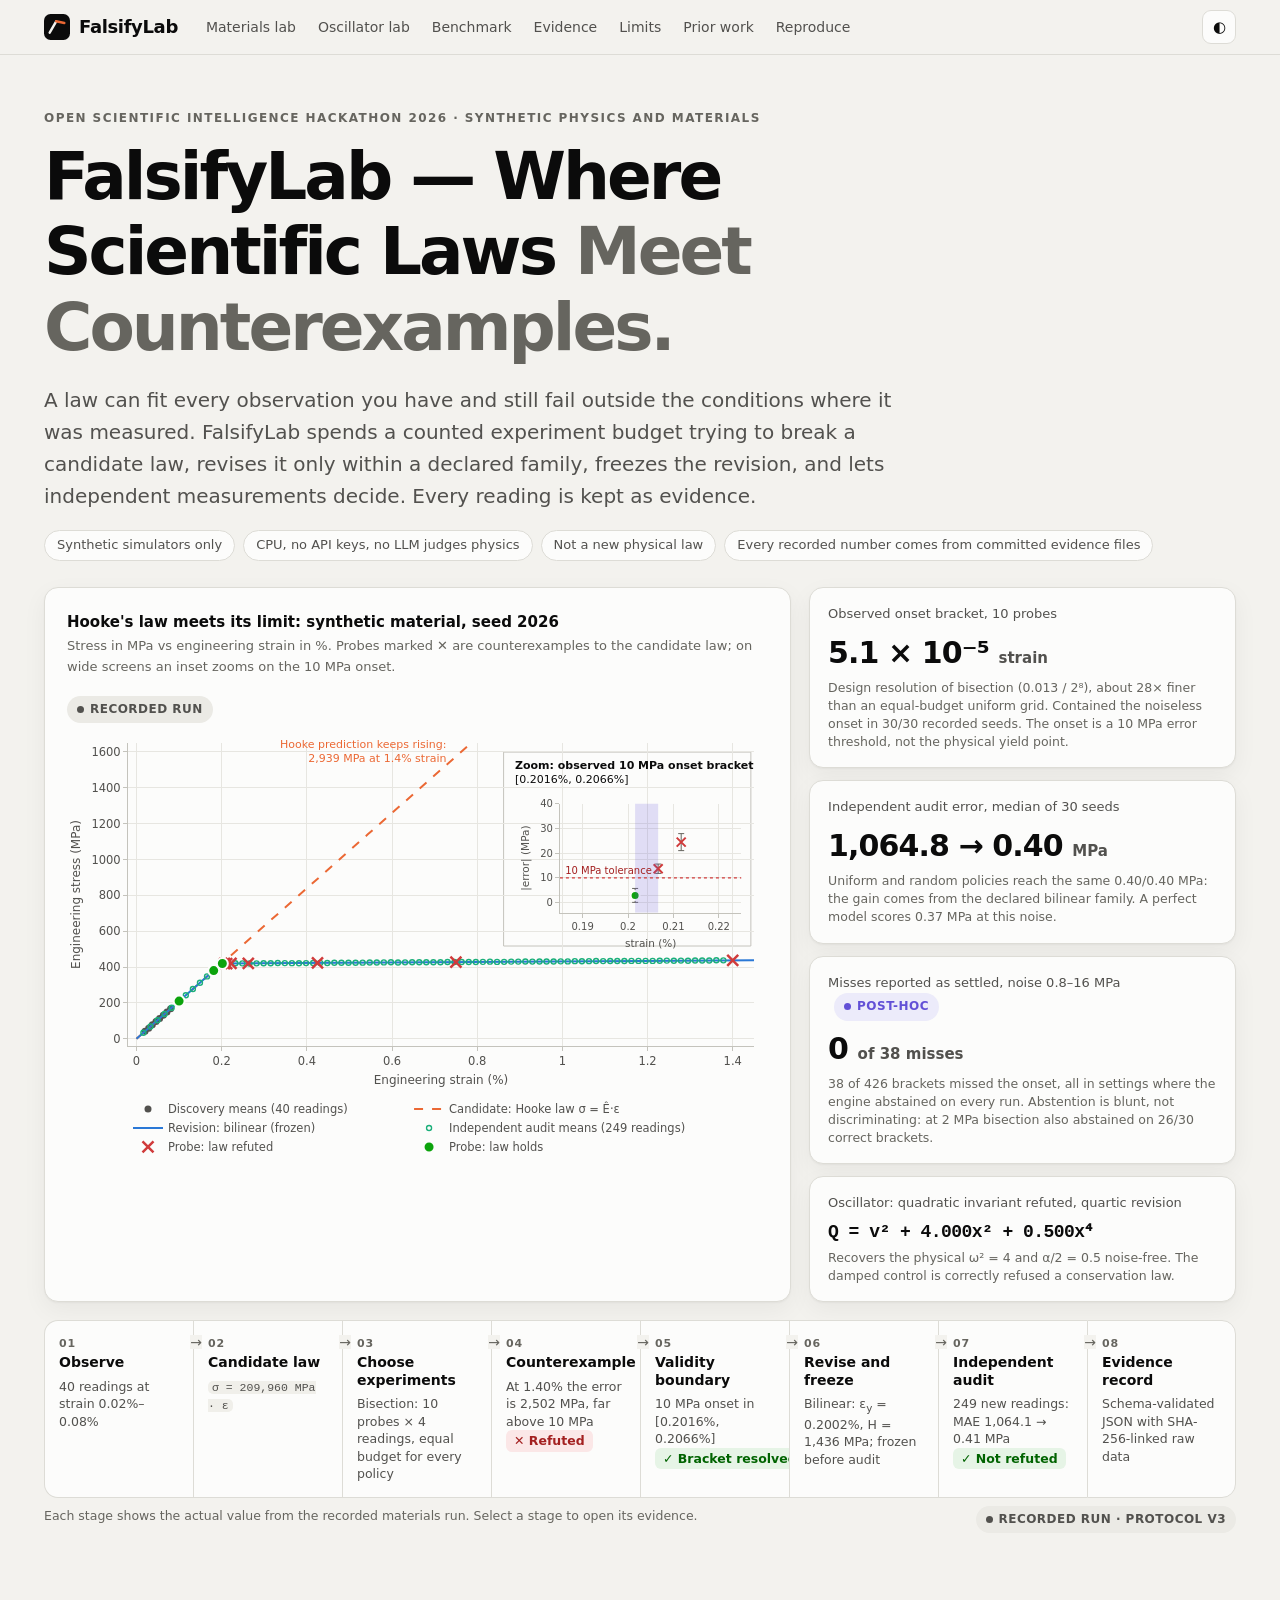
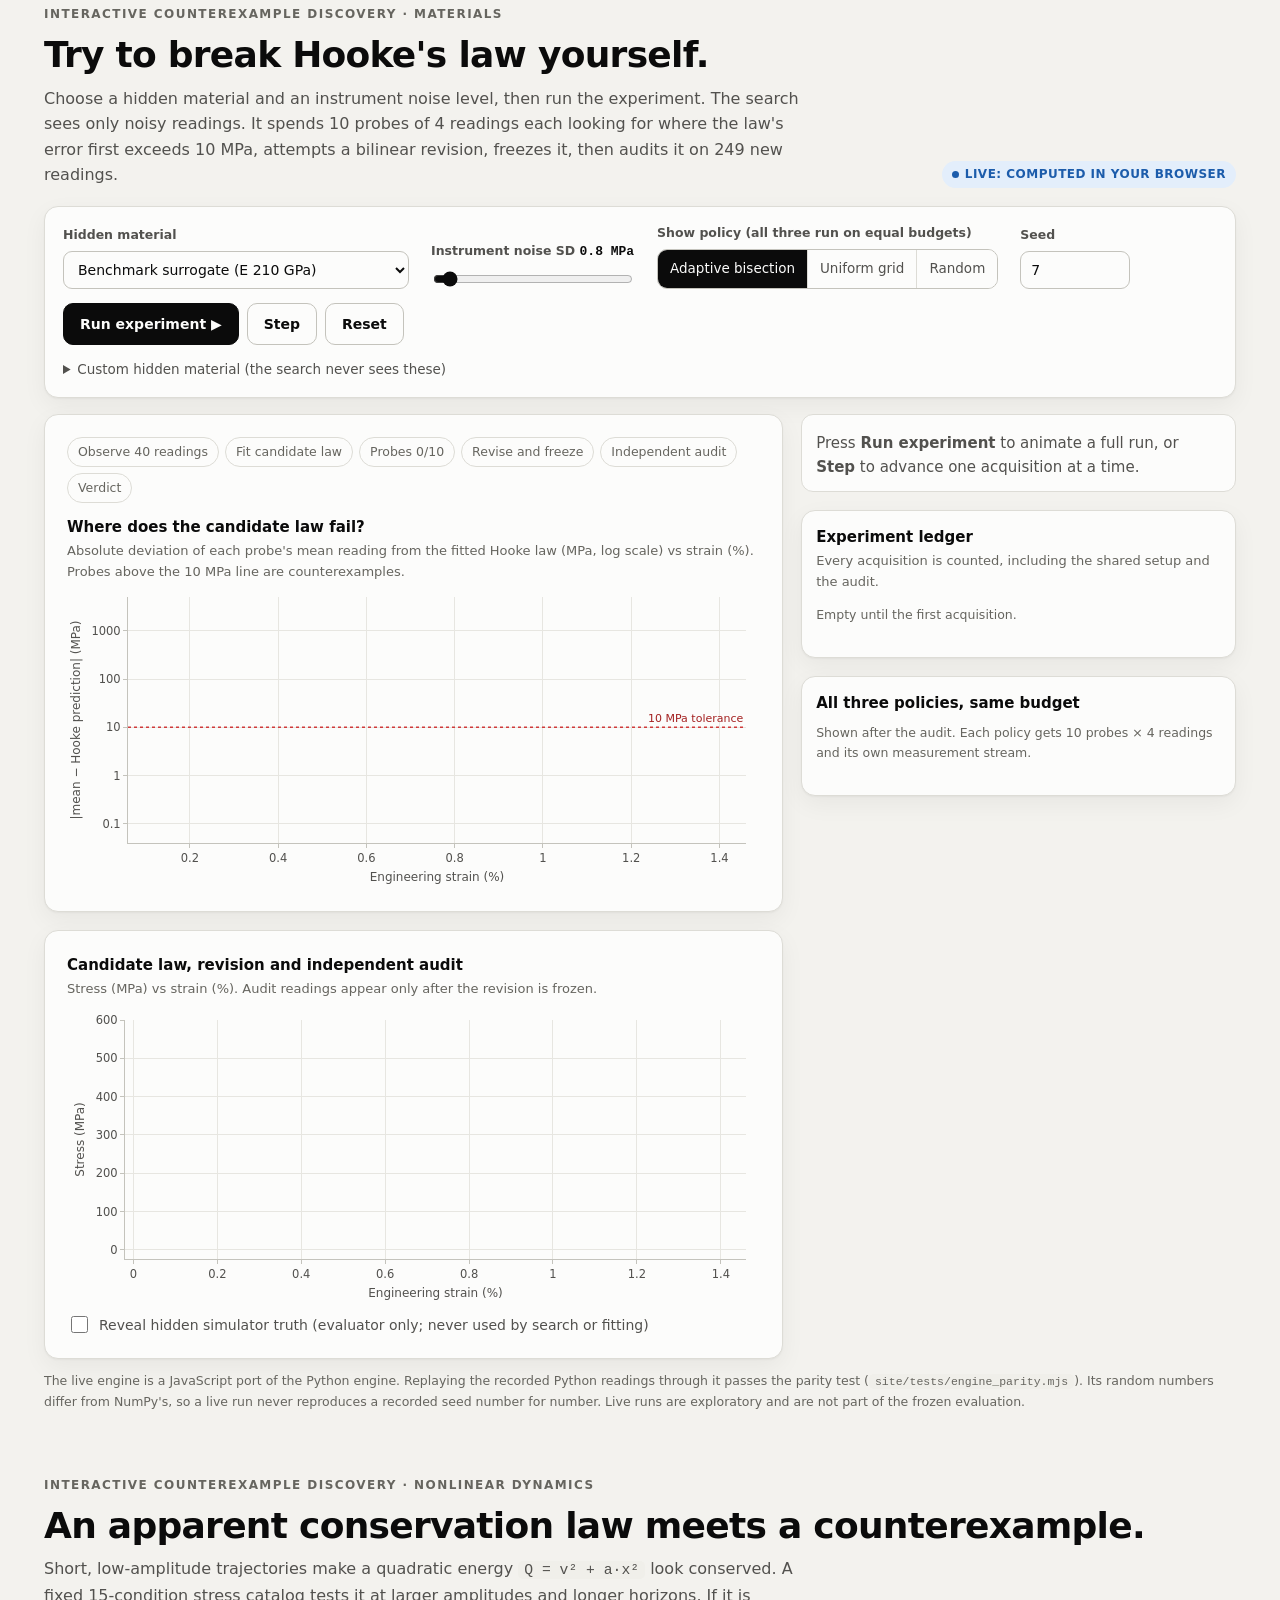
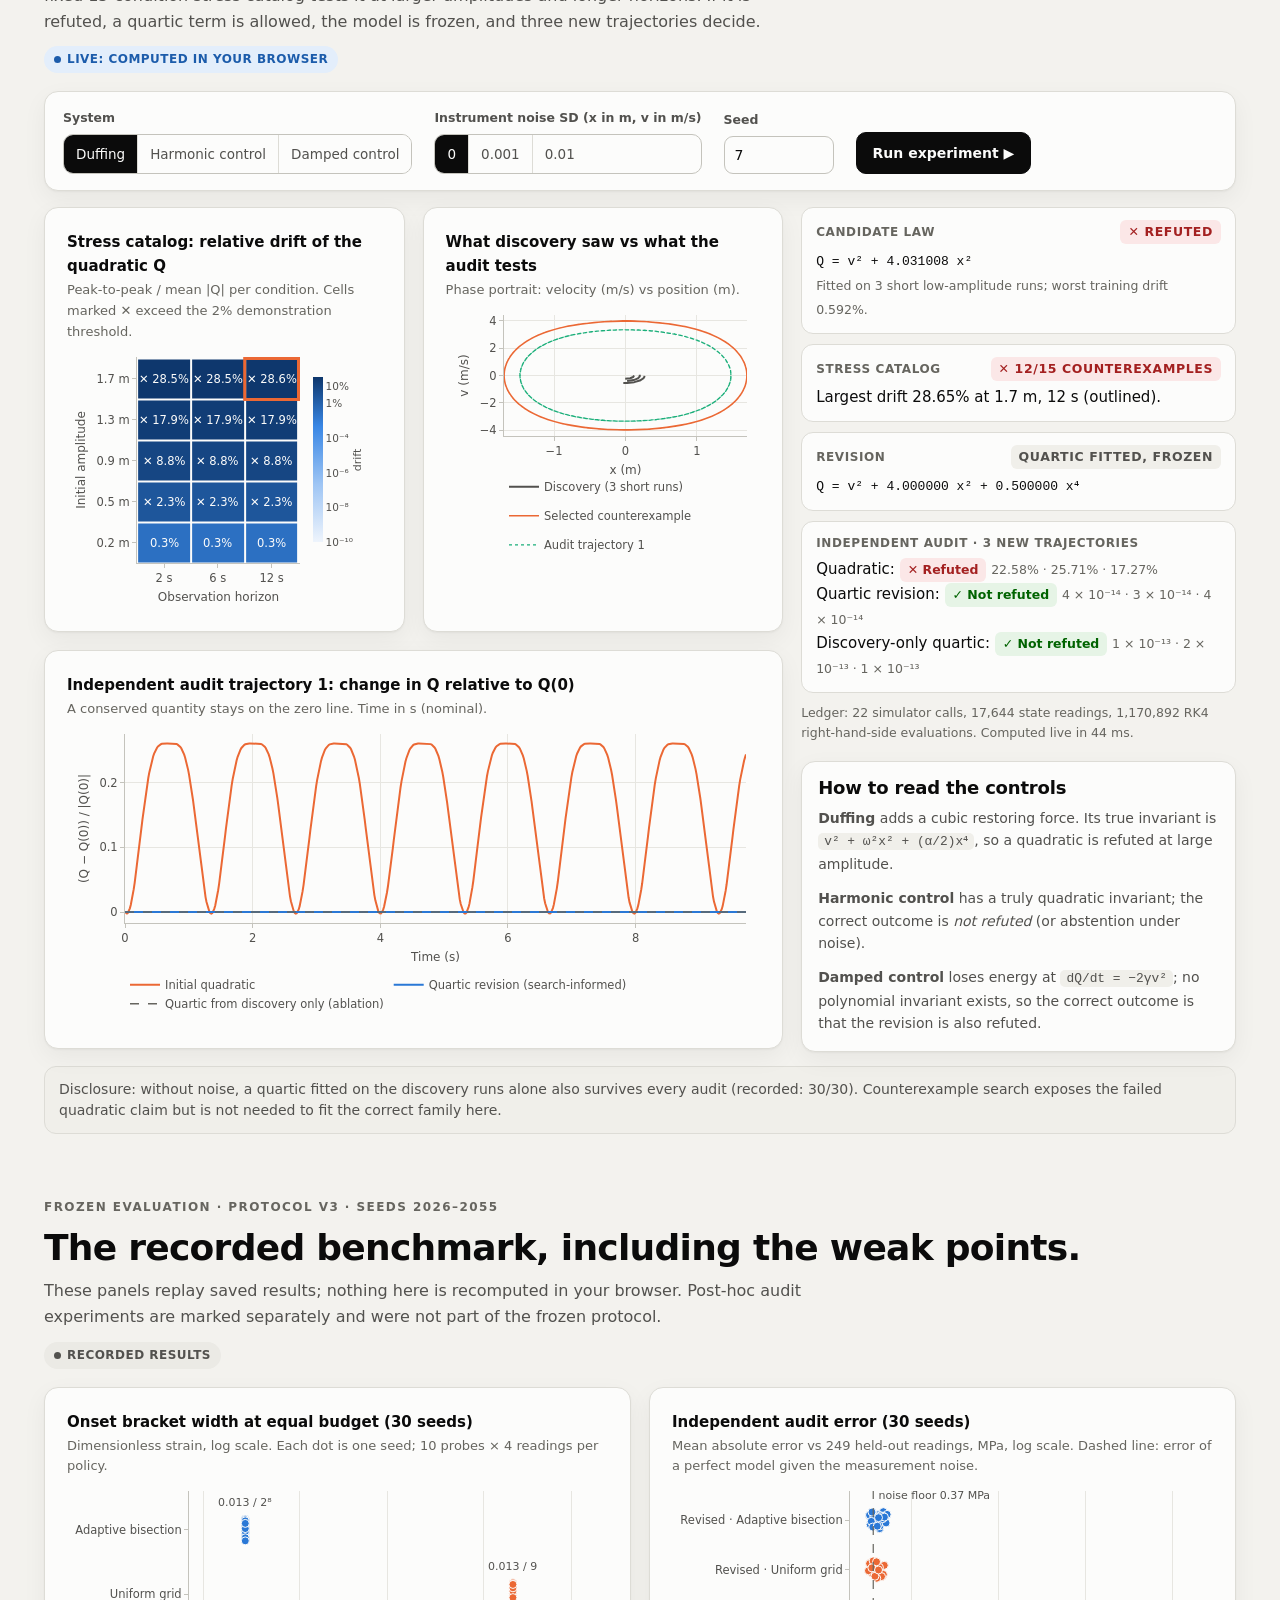
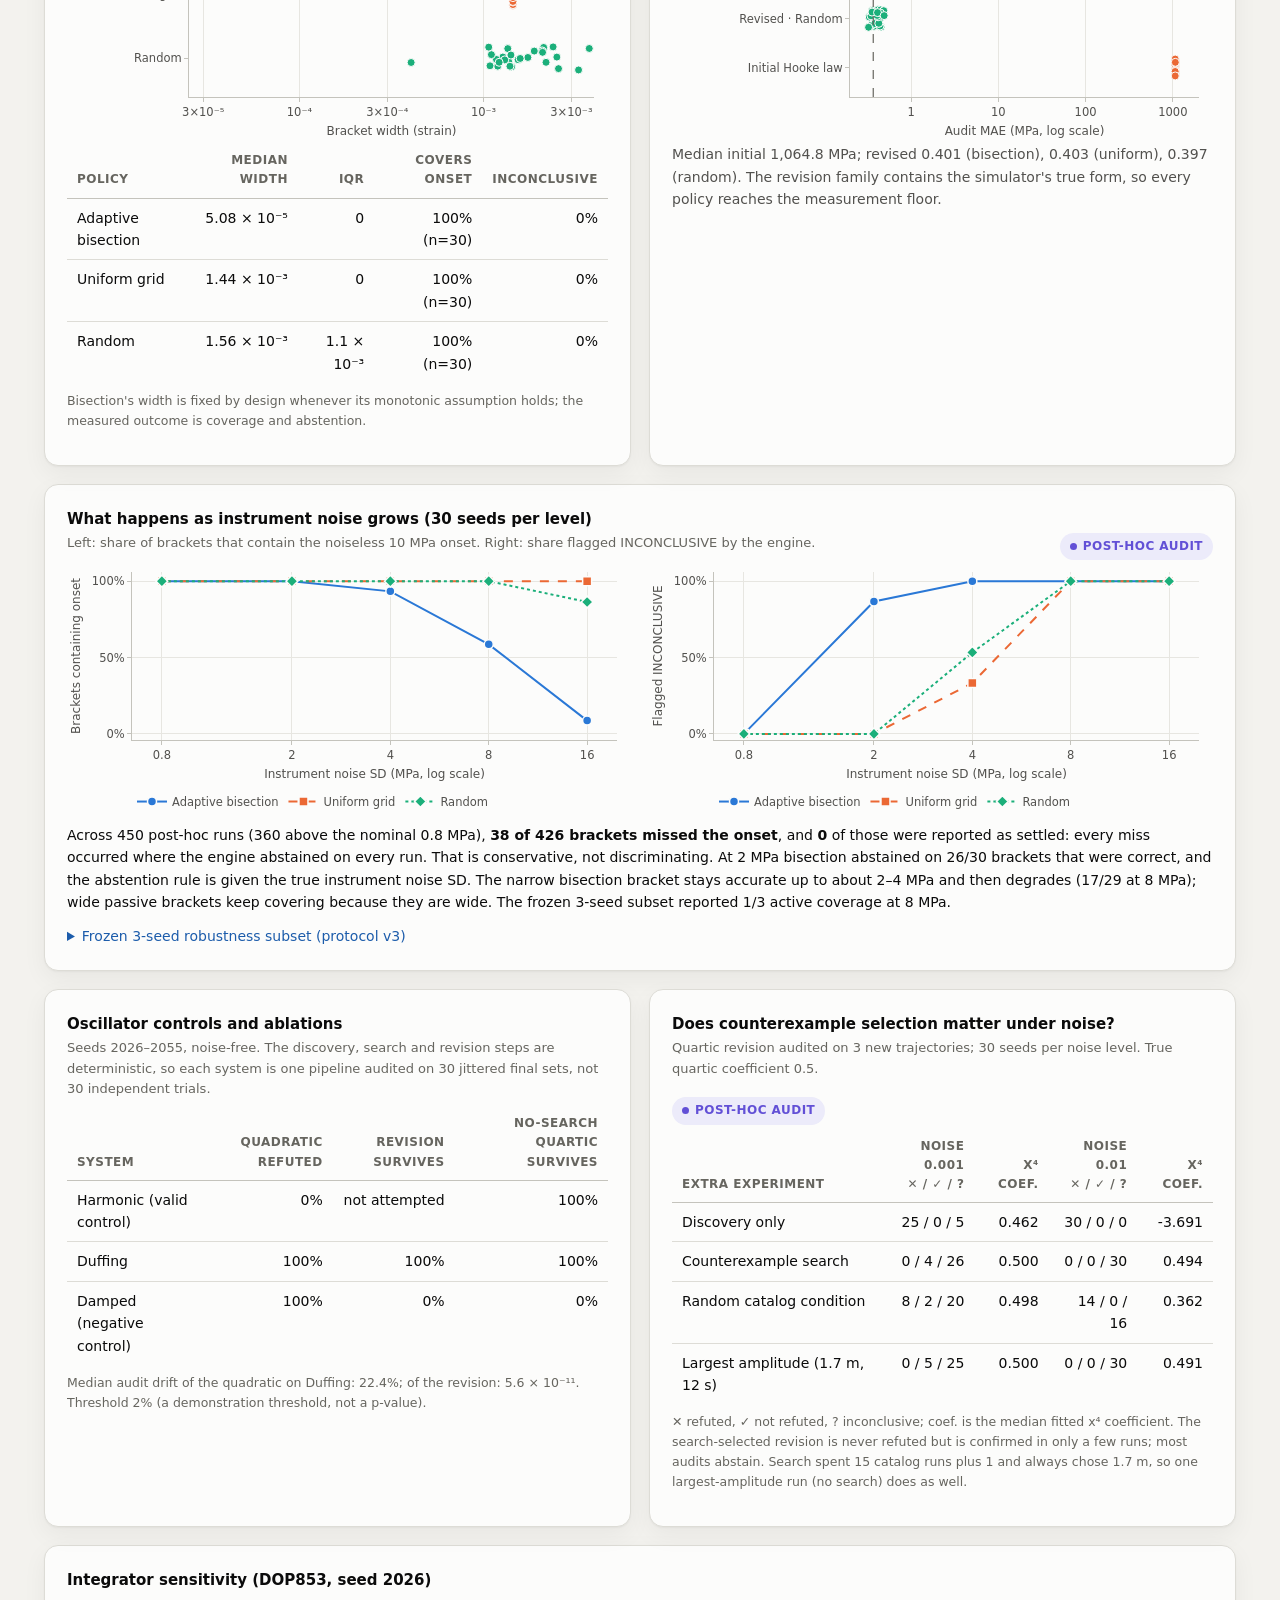
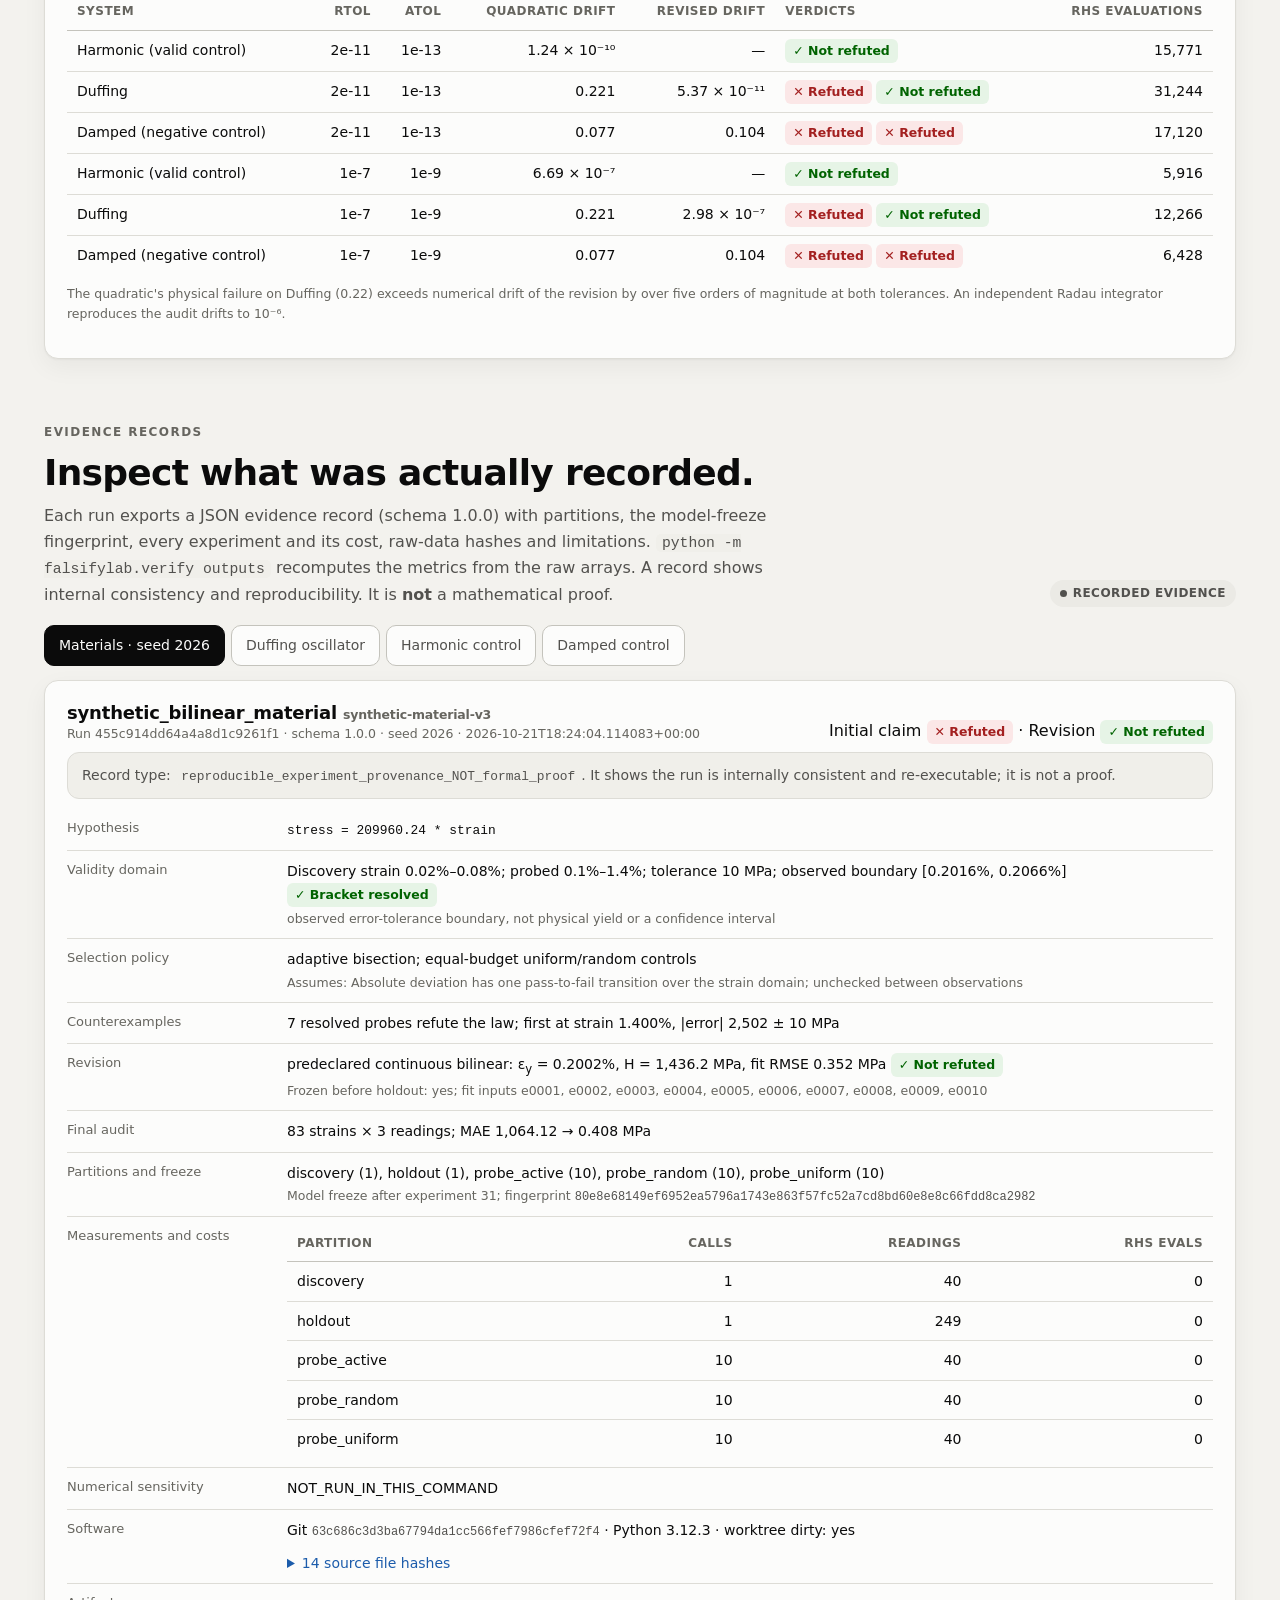
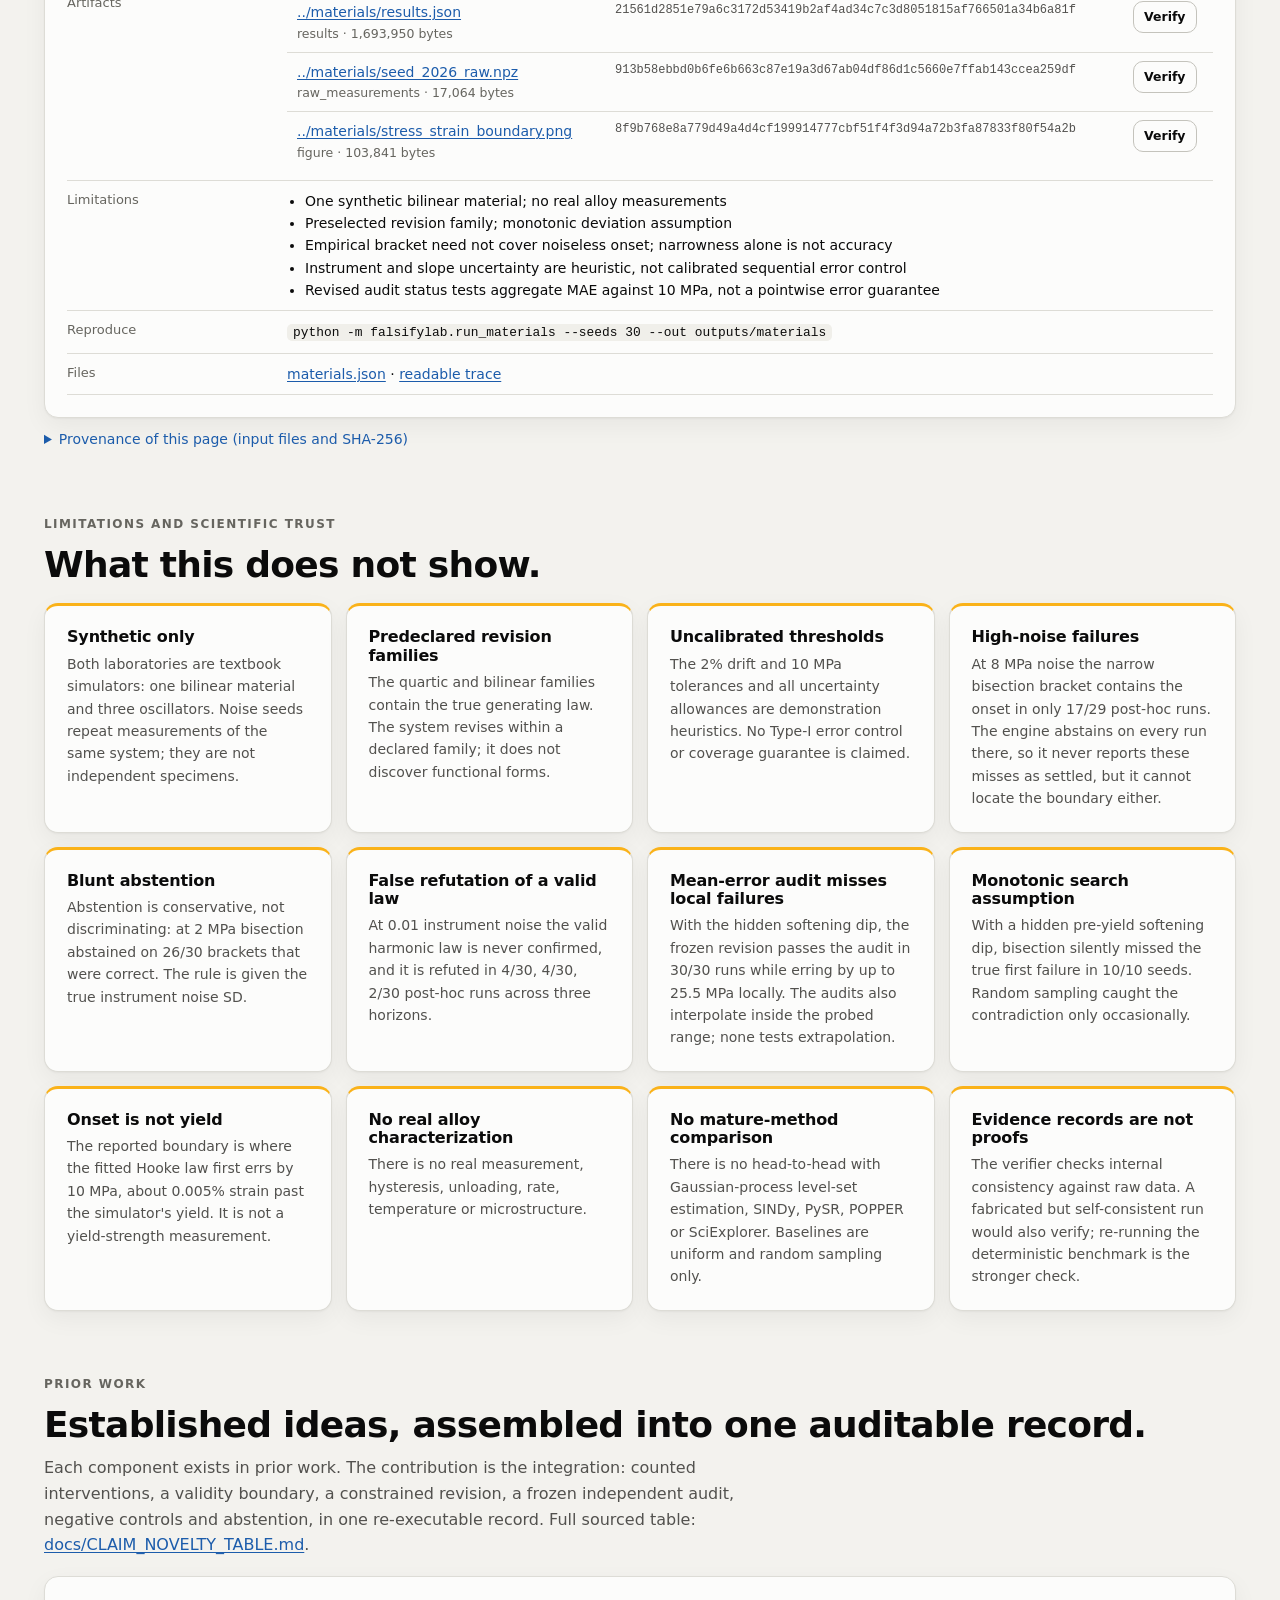
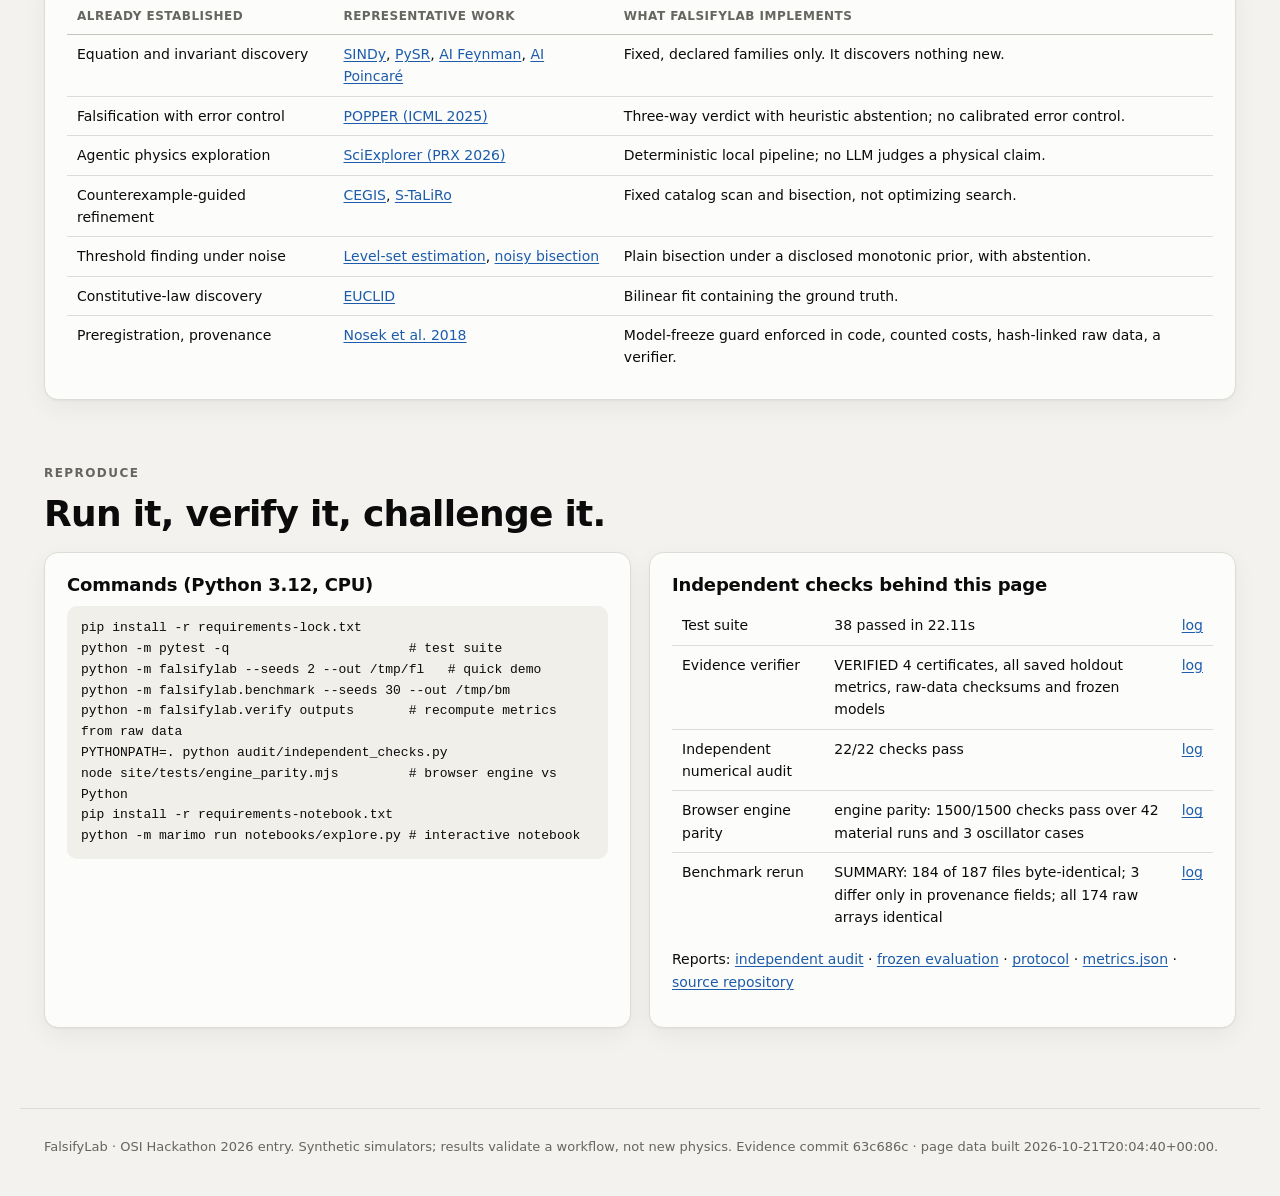
==== site/index.html @ a8ff19af "FalsifyLab: counterexample-guided testing of physical laws with auditable evidence Python engine for" ====
<!doctype html>
<html lang="en">
<head>
<meta charset="utf-8">
<meta name="viewport" content="width=device-width, initial-scale=1">
<title>FalsifyLab Workbench</title>
<meta name="description" content="FalsifyLab tests candidate physical laws against counterexamples, revises them within a declared family, and audits them on independent measurements. Synthetic physics and materials benchmarks with hash-linked evidence.">
<link rel="icon" href="data:image/svg+xml,%3Csvg xmlns='http://www.w3.org/2000/svg' viewBox='0 0 32 32'%3E%3Crect width='32' height='32' rx='8' fill='%230b0b0b'/%3E%3Cpath d='M7 23 L15 9' stroke='%23fcfcfb' stroke-width='3' stroke-linecap='round'/%3E%3Cpath d='M15 9 L25 11' stroke='%23eb6834' stroke-width='3' stroke-linecap='round'/%3E%3C/svg%3E">
<link rel="stylesheet" href="assets/style.css">
</head>
<body>
<a class="skip" href="#main">Skip to content</a>
<header class="topbar">
  <div class="topbar-inner">
    <a class="wordmark" href="#top" aria-label="FalsifyLab home">
      <svg width="26" height="26" viewBox="0 0 32 32" aria-hidden="true"><rect width="32" height="32" rx="8" fill="var(--ink)"/><path d="M7 23 L15 9" stroke="var(--page)" stroke-width="3" stroke-linecap="round"/><path d="M15 9 L25 11" stroke="var(--initial)" stroke-width="3" stroke-linecap="round"/></svg>
      <span>FalsifyLab</span>
    </a>
    <nav class="nav" aria-label="Sections">
      <a href="#materials-lab">Materials lab</a>
      <a href="#oscillator-lab">Oscillator lab</a>
      <a href="#benchmark">Benchmark</a>
      <a href="#evidence">Evidence</a>
      <a href="#limits">Limits</a>
      <a href="#prior">Prior work</a>
      <a href="#reproduce">Reproduce</a>
    </nav>
    <button class="iconbtn" id="theme-toggle" type="button" aria-label="Toggle light or dark theme" title="Toggle theme">◐</button>
  </div>
</header>

<main id="main">
<section class="hero" id="top">
  <div class="eyebrow">Open Scientific Intelligence Hackathon 2026 · synthetic physics and materials</div>
  <h1>FalsifyLab — Where Scientific Laws <span>Meet Counterexamples.</span></h1>
  <p class="lede">A law can fit every observation you have and still fail outside the conditions where it was measured.
    FalsifyLab spends a counted experiment budget trying to break a candidate law, revises it only within a declared family,
    freezes the revision, and lets independent measurements decide. Every reading is kept as evidence.</p>
  <div class="pills">
    <span class="pill">Synthetic simulators only</span>
    <span class="pill">CPU, no API keys, no LLM judges physics</span>
    <span class="pill">Not a new physical law</span>
    <span class="pill">Every recorded number comes from committed evidence files</span>
  </div>

  <div class="hero-grid">
    <div class="card">
      <div class="section-head" style="margin-bottom:6px">
        <div>
          <div class="chart-title">Hooke's law meets its limit: synthetic material, seed 2026</div>
          <div class="chart-sub">Stress in MPa vs engineering strain in %. Probes marked ✕ are counterexamples to the candidate law; on wide screens an inset zooms on the 10 MPa onset.</div>
        </div>
        <span class="badge recorded" title="Replay of a recorded run from the frozen v3 protocol">Recorded run</span>
      </div>
      <div id="hero-chart" class="chart tall" role="img" aria-label="Stress-strain chart: discovery readings, the linear Hooke fit, active probe means, the bilinear revision and independent audit means"></div>
    </div>
    <div class="stats" id="hero-stats"><div class="loading">Loading evidence…</div></div>
  </div>

  <div class="flow" id="workflow" aria-label="Workflow of the recorded materials run"></div>
  <div class="flow-caption"><span class="tiny">Each stage shows the actual value from the recorded materials run. Select a stage to open its evidence.</span><span class="badge recorded">Recorded run · protocol v3</span></div>
</section>

<section class="block" id="materials-lab">
  <div class="section-head">
    <div>
      <div class="eyebrow">Interactive counterexample discovery · materials</div>
      <h2>Try to break Hooke's law yourself.</h2>
      <p>Choose a hidden material and an instrument noise level, then run the experiment. The search sees only noisy readings. It spends 10 probes of 4 readings each looking for where the law's error first exceeds 10 MPa, attempts a bilinear revision, freezes it, then audits it on 249 new readings.</p>
    </div>
    <span class="badge live" title="Computed in your browser by the parity-tested JavaScript mirror of the Python engine">Live: computed in your browser</span>
  </div>

  <div class="card controls" id="mat-controls">
    <div class="control">
      <label for="mat-preset">Hidden material</label>
      <select id="mat-preset">
        <option value="benchmark">Benchmark surrogate (E 210 GPa)</option>
        <option value="alloy">Softer hypothetical alloy (E 70 GPa)</option>
        <option value="dip">Hidden softening dip (breaks monotonicity)</option>
        <option value="custom">Custom parameters…</option>
      </select>
    </div>
    <div class="control">
      <label for="mat-noise">Instrument noise SD <output id="mat-noise-out">0.8 MPa</output></label>
      <input id="mat-noise" type="range" min="0" max="16" step="0.2" value="0.8">
    </div>
    <div class="control">
      <span class="lbl" id="mat-policy-label">Show policy (all three run on equal budgets)</span>
      <div class="seg" role="group" aria-labelledby="mat-policy-label" id="mat-policy">
        <button type="button" data-v="active" aria-pressed="true">Adaptive bisection</button>
        <button type="button" data-v="uniform" aria-pressed="false">Uniform grid</button>
        <button type="button" data-v="random" aria-pressed="false">Random</button>
      </div>
    </div>
    <div class="control">
      <label for="mat-seed">Seed</label>
      <input id="mat-seed" type="number" min="0" max="999999" step="1" value="7">
    </div>
    <div class="control">
      <div class="btn-row">
        <button class="btn" id="mat-run" type="button">Run experiment ▶</button>
        <button class="btn secondary" id="mat-step" type="button">Step</button>
        <button class="btn secondary" id="mat-reset" type="button">Reset</button>
      </div>
    </div>
    <details class="custom" id="mat-custom">
      <summary>Custom hidden material (the search never sees these)</summary>
      <div class="row">
        <div class="control"><label for="mat-E">Elastic modulus E <output id="mat-E-out"></output></label><input id="mat-E" type="range" min="50000" max="250000" step="5000" value="210000"></div>
        <div class="control"><label for="mat-ey">Yield strain <output id="mat-ey-out"></output></label><input id="mat-ey" type="range" min="0.0005" max="0.012" step="0.0001" value="0.002"></div>
        <div class="control"><label for="mat-H">Hardening modulus H <output id="mat-H-out"></output></label><input id="mat-H" type="range" min="0" max="20000" step="250" value="1500"></div>
      </div>
      <p class="tiny" style="margin-top:8px">Supported domain: 0 &lt; yield strain ≤ 0.03, 0 ≤ H ≤ E. If the onset falls outside the probed strain range [0.001, 0.014], the initial bracket check fails and the engine falls back to uniform probes and abstains, as the Python engine does.</p>
    </details>
  </div>

  <div class="lab">
    <div class="stack">
      <div class="card">
        <div class="pipeline" id="mat-pipeline" aria-live="polite"></div>
        <div class="chart-title">Where does the candidate law fail?</div>
        <div class="chart-sub">Absolute deviation of each probe's mean reading from the fitted Hooke law (MPa, log scale) vs strain (%). Probes above the 10 MPa line are counterexamples.</div>
        <div id="mat-dev-chart" class="chart" role="img" aria-label="Deviation of probe means from the candidate law against strain, with the 10 MPa tolerance"></div>
      </div>
      <div class="card">
        <div class="chart-title">Candidate law, revision and independent audit</div>
        <div class="chart-sub">Stress (MPa) vs strain (%). Audit readings appear only after the revision is frozen.</div>
        <div id="mat-ss-chart" class="chart" role="img" aria-label="Stress-strain chart of the live run"></div>
        <label class="check" style="margin-top:8px"><input type="checkbox" id="mat-truth"> Reveal hidden simulator truth (evaluator only; never used by search or fitting)</label>
      </div>
    </div>
    <div class="stack">
      <div class="verdicts" id="mat-verdicts"><div class="verdict"><div class="v muted small">Press <b>Run experiment</b> or <b>Step</b> to start.</div></div></div>
      <div class="card" style="padding:14px">
        <div class="chart-title">Experiment ledger</div>
        <div class="chart-sub">Every acquisition is counted, including the shared setup and the audit.</div>
        <div class="ledger table-wrap" id="mat-ledger"></div>
      </div>
      <div class="card" style="padding:14px">
        <div class="chart-title">All three policies, same budget</div>
        <div class="table-wrap" id="mat-policies"></div>
      </div>
    </div>
  </div>
  <p class="tiny" style="margin-top:12px" id="mat-note">The live engine is a JavaScript port of the Python engine. Replaying the recorded Python readings through it passes the parity test (<code>site/tests/engine_parity.mjs</code>). Its random numbers differ from NumPy's, so a live run never reproduces a recorded seed number for number. Live runs are exploratory and are not part of the frozen evaluation.</p>
</section>

<section class="block" id="oscillator-lab">
  <div class="section-head">
    <div>
      <div class="eyebrow">Interactive counterexample discovery · nonlinear dynamics</div>
      <h2>An apparent conservation law meets a counterexample.</h2>
      <p>Short, low-amplitude trajectories make a quadratic energy <code>Q = v² + a·x²</code> look conserved. A fixed 15-condition stress catalog tests it at larger amplitudes and longer horizons. If it is refuted, a quartic term is allowed, the model is frozen, and three new trajectories decide.</p>
    </div>
    <span class="badge live">Live: computed in your browser</span>
  </div>
  <div class="card controls">
    <div class="control">
      <span class="lbl" id="osc-sys-label">System</span>
      <div class="seg" role="group" aria-labelledby="osc-sys-label" id="osc-system">
        <button type="button" data-v="duffing_nonlinearity" aria-pressed="true">Duffing</button>
        <button type="button" data-v="harmonic_undamped_control" aria-pressed="false">Harmonic control</button>
        <button type="button" data-v="weakly_damped_negative_control" aria-pressed="false">Damped control</button>
      </div>
    </div>
    <div class="control">
      <span class="lbl" id="osc-noise-label">Instrument noise SD (x in m, v in m/s)</span>
      <div class="seg" role="group" aria-labelledby="osc-noise-label" id="osc-noise">
        <button type="button" data-v="0" aria-pressed="true">0</button>
        <button type="button" data-v="0.001" aria-pressed="false">0.001</button>
        <button type="button" data-v="0.01" aria-pressed="false">0.01</button>
      </div>
    </div>
    <div class="control">
      <label for="osc-seed">Seed</label>
      <input id="osc-seed" type="number" min="0" max="999999" step="1" value="7">
    </div>
    <div class="control"><button class="btn" id="osc-run" type="button">Run experiment ▶</button></div>
  </div>
  <div class="lab">
    <div class="stack">
      <div class="grid-2">
        <div class="card">
          <div class="chart-title">Stress catalog: relative drift of the quadratic Q</div>
          <div class="chart-sub">Peak-to-peak / mean |Q| per condition. Cells marked ✕ exceed the 2% demonstration threshold.</div>
          <div id="osc-catalog" class="chart short" role="img" aria-label="Heatmap of quadratic invariant drift over amplitude and horizon"></div>
        </div>
        <div class="card">
          <div class="chart-title">What discovery saw vs what the audit tests</div>
          <div class="chart-sub">Phase portrait: velocity (m/s) vs position (m).</div>
          <div id="osc-phase" class="chart short" role="img" aria-label="Phase portrait of discovery, counterexample and audit trajectories"></div>
        </div>
      </div>
      <div class="card">
        <div class="chart-title">Independent audit trajectory 1: change in Q relative to Q(0)</div>
        <div class="chart-sub">A conserved quantity stays on the zero line. Time in s (nominal).</div>
        <div id="osc-audit" class="chart" role="img" aria-label="Relative change of each candidate invariant along the first audit trajectory"></div>
      </div>
    </div>
    <div class="stack">
      <div class="verdicts" id="osc-verdicts"></div>
      <div class="card small" style="padding:16px">
        <h3 style="margin-bottom:8px">How to read the controls</h3>
        <p class="muted"><b>Duffing</b> adds a cubic restoring force. Its true invariant is <code>v² + ω²x² + (α/2)x⁴</code>, so a quadratic is refuted at large amplitude.</p>
        <p class="muted"><b>Harmonic control</b> has a truly quadratic invariant; the correct outcome is <i>not refuted</i> (or abstention under noise).</p>
        <p class="muted" style="margin:0"><b>Damped control</b> loses energy at <code>dQ/dt = −2γv²</code>; no polynomial invariant exists, so the correct outcome is that the revision is also refuted.</p>
      </div>
    </div>
  </div>
  <div class="alert info small" style="margin-top:14px" id="osc-disclosure"></div>
</section>

<section class="block" id="benchmark">
  <div class="section-head">
    <div>
      <div class="eyebrow">Frozen evaluation · protocol v3 · seeds 2026–2055</div>
      <h2>The recorded benchmark, including the weak points.</h2>
      <p>These panels replay saved results; nothing here is recomputed in your browser. Post-hoc audit experiments are marked separately and were not part of the frozen protocol.</p>
    </div>
    <span class="badge recorded">Recorded results</span>
  </div>
  <div class="grid-2">
    <div class="card">
      <div class="chart-title">Onset bracket width at equal budget (30 seeds)</div>
      <div class="chart-sub">Dimensionless strain, log scale. Each dot is one seed; 10 probes × 4 readings per policy.</div>
      <div id="bm-width" class="chart short" role="img" aria-label="Bracket width per seed by policy"></div>
      <div class="table-wrap" id="bm-width-table"></div>
    </div>
    <div class="card">
      <div class="chart-title">Independent audit error (30 seeds)</div>
      <div class="chart-sub">Mean absolute error vs 249 held-out readings, MPa, log scale. Dashed line: error of a perfect model given the measurement noise.</div>
      <div id="bm-mae" class="chart short" role="img" aria-label="Audit MAE per seed for initial and revised models"></div>
      <p class="small muted" id="bm-mae-note"></p>
    </div>
  </div>
  <div class="card" style="margin-top:18px">
    <div class="section-head" style="margin-bottom:4px">
      <div>
        <div class="chart-title">What happens as instrument noise grows (30 seeds per level)</div>
        <div class="chart-sub">Left: share of brackets that contain the noiseless 10 MPa onset. Right: share flagged INCONCLUSIVE by the engine.</div>
      </div>
      <span class="badge posthoc" title="Independent audit; exploratory; not part of frozen protocol v3">Post-hoc audit</span>
    </div>
    <div class="grid-2">
      <div id="bm-noise-cov" class="chart short" role="img" aria-label="Coverage of the noiseless onset against noise SD"></div>
      <div id="bm-noise-inc" class="chart short" role="img" aria-label="Fraction of brackets flagged inconclusive against noise SD"></div>
    </div>
    <p class="small" id="bm-noise-note"></p>
    <details class="raw"><summary>Frozen 3-seed robustness subset (protocol v3)</summary><div class="table-wrap" id="bm-frozen-noise"></div></details>
  </div>
  <div class="grid-2" style="margin-top:18px">
    <div class="card">
      <div class="chart-title">Oscillator controls and ablations</div>
      <div class="chart-sub" id="bm-osc-sub"></div>
      <div class="table-wrap" id="bm-osc"></div>
    </div>
    <div class="card">
      <div class="section-head" style="margin-bottom:4px">
        <div>
          <div class="chart-title">Does counterexample selection matter under noise?</div>
          <div class="chart-sub">Quartic revision audited on 3 new trajectories; 30 seeds per noise level. True quartic coefficient 0.5.</div>
        </div>
        <span class="badge posthoc">Post-hoc audit</span>
      </div>
      <div class="table-wrap" id="bm-excite"></div>
    </div>
  </div>
  <div class="card" style="margin-top:18px">
    <div class="chart-title">Integrator sensitivity (DOP853, seed 2026)</div>
    <div class="table-wrap" id="bm-solver"></div>
  </div>
</section>

<section class="block" id="evidence">
  <div class="section-head">
    <div>
      <div class="eyebrow">Evidence records</div>
      <h2>Inspect what was actually recorded.</h2>
      <p>Each run exports a JSON evidence record (schema 1.0.0) with partitions, the model-freeze fingerprint, every experiment and its cost, raw-data hashes and limitations. <code>python -m falsifylab.verify outputs</code> recomputes the metrics from the raw arrays. A record shows internal consistency and reproducibility. It is <b>not</b> a mathematical proof.</p>
    </div>
    <span class="badge recorded">Recorded evidence</span>
  </div>
  <div class="tabs" role="tablist" id="ev-tabs"></div>
  <div class="card" id="ev-panel" role="tabpanel"></div>
  <details class="raw" id="provenance"><summary>Provenance of this page (input files and SHA-256)</summary><div id="prov-body"></div></details>
</section>

<section class="block" id="limits">
  <div class="section-head">
    <div>
      <div class="eyebrow">Limitations and scientific trust</div>
      <h2>What this does not show.</h2>
    </div>
  </div>
  <div class="limits" id="limits-grid"></div>
</section>

<section class="block" id="prior">
  <div class="section-head">
    <div>
      <div class="eyebrow">Prior work</div>
      <h2>Established ideas, assembled into one auditable record.</h2>
      <p>Each component exists in prior work. The contribution is the integration: counted interventions, a validity boundary, a constrained revision, a frozen independent audit, negative controls and abstention, in one re-executable record. Full sourced table: <a href="../docs/CLAIM_NOVELTY_TABLE.md">docs/CLAIM_NOVELTY_TABLE.md</a>.</p>
    </div>
  </div>
  <div class="card table-wrap">
    <table>
      <thead><tr><th>Already established</th><th>Representative work</th><th>What FalsifyLab implements</th></tr></thead>
      <tbody>
        <tr><td>Equation and invariant discovery</td><td><a href="https://doi.org/10.1073/pnas.1517384113">SINDy</a>, <a href="https://arxiv.org/abs/2305.01582">PySR</a>, <a href="https://doi.org/10.1126/sciadv.aay2631">AI Feynman</a>, <a href="https://doi.org/10.1103/PhysRevLett.126.180604">AI Poincaré</a></td><td>Fixed, declared families only. It discovers nothing new.</td></tr>
        <tr><td>Falsification with error control</td><td><a href="https://proceedings.mlr.press/v267/huang25n.html">POPPER (ICML 2025)</a></td><td>Three-way verdict with heuristic abstention; no calibrated error control.</td></tr>
        <tr><td>Agentic physics exploration</td><td><a href="https://journals.aps.org/prx/abstract/10.1103/xnqc-q6nt">SciExplorer (PRX 2026)</a></td><td>Deterministic local pipeline; no LLM judges a physical claim.</td></tr>
        <tr><td>Counterexample-guided refinement</td><td><a href="https://doi.org/10.1145/1168857.1168907">CEGIS</a>, <a href="https://doi.org/10.1007/978-3-642-19835-9_21">S-TaLiRo</a></td><td>Fixed catalog scan and bisection, not optimizing search.</td></tr>
        <tr><td>Threshold finding under noise</td><td><a href="https://www.ijcai.org/Abstract/13/202">Level-set estimation</a>, <a href="https://doi.org/10.1137/120861898">noisy bisection</a></td><td>Plain bisection under a disclosed monotonic prior, with abstention.</td></tr>
        <tr><td>Constitutive-law discovery</td><td><a href="https://doi.org/10.1016/j.cma.2021.113852">EUCLID</a></td><td>Bilinear fit containing the ground truth.</td></tr>
        <tr><td>Preregistration, provenance</td><td><a href="https://doi.org/10.1073/pnas.1708274114">Nosek et al. 2018</a></td><td>Model-freeze guard enforced in code, counted costs, hash-linked raw data, a verifier.</td></tr>
      </tbody>
    </table>
  </div>
</section>

<section class="block" id="reproduce">
  <div class="section-head">
    <div>
      <div class="eyebrow">Reproduce</div>
      <h2>Run it, verify it, challenge it.</h2>
    </div>
  </div>
  <div class="grid-2">
    <div class="card">
      <h3 style="margin-bottom:10px">Commands (Python 3.12, CPU)</h3>
<div class="cmd">pip install -r requirements-lock.txt
python -m pytest -q                       # test suite
python -m falsifylab --seeds 2 --out /tmp/fl   # quick demo
python -m falsifylab.benchmark --seeds 30 --out /tmp/bm
python -m falsifylab.verify outputs       # recompute metrics from raw data
PYTHONPATH=. python audit/independent_checks.py
node site/tests/engine_parity.mjs         # browser engine vs Python
pip install -r requirements-notebook.txt
python -m marimo run notebooks/explore.py # interactive notebook</div>
    </div>
    <div class="card">
      <h3 style="margin-bottom:10px">Independent checks behind this page</h3>
      <div id="repro-checks"></div>
      <p class="small" style="margin-top:12px">Reports: <a href="../docs/INDEPENDENT_AUDIT.md">independent audit</a> · <a href="../docs/EVALUATION.md">frozen evaluation</a> · <a href="../docs/PROTOCOL.md">protocol</a> · <a href="../outputs/benchmark/metrics.json">metrics.json</a> · <a href="https://github.com/ChimdiWalter/falsifylab">source repository</a></p>
    </div>
  </div>
</section>
</main>
<footer>
  <div>FalsifyLab · OSI Hackathon 2026 entry. Synthetic simulators; results validate a workflow, not new physics. <span id="footer-build"></span></div>
</footer>
<script src="assets/vendor/plotly-3.5.0.min.js"></script>
<script src="data/evidence.js"></script>
<script src="assets/engine.js"></script>
<script src="assets/app.js"></script>
</body>
</html>
---- site/assets/style.css ----
/* FalsifyLab workbench. Tokens first; light and dark are both selected, not flipped. */
:root {
  color-scheme: light;
  --page: #f3f2ee;
  --surface: #fcfcfb;
  --surface-2: #f0efea;
  --line: #dddcd6;
  --line-strong: #c4c3bc;
  --ink: #0b0b0b;
  --ink-2: #52514e;
  --ink-3: #66655f;
  --link: #1c5cab;
  --accent: #0b0b0b;
  --accent-ink: #fcfcfb;
  --initial: #eb6834;      /* candidate (initial) law: categorical slot 2 */
  --revised: #2a78d6;      /* revised law: slot 1 */
  --audit: #1baf7a;        /* independent audit readings: slot 3 */
  --bracket: #6250d6;      /* observed onset bracket: slot 7 */
  --truth: #8a8984;        /* evaluator-only truth */
  --good: #0ca30c;
  --warning: #fab219;
  --critical: #d03b3b;
  --good-ink: #006300;
  --warning-ink: #7a5200;
  --critical-ink: #a32020;
  --good-bg: #e6f4e6;
  --warning-bg: #fdf3dc;
  --critical-bg: #fbe7e7;
  --live: #1c5cab;
  --live-bg: #e3eefb;
  --recorded: #52514e;
  --recorded-bg: #ebeae5;
  --posthoc: #6250d6;
  --posthoc-bg: #ecebfa;
  --grid: #e7e6e1;
  --shadow: 0 1px 2px rgba(11, 11, 11, .04), 0 8px 24px rgba(11, 11, 11, .05);
  --radius: 14px;
  --mono: ui-monospace, "SF Mono", "Cascadia Mono", "Roboto Mono", Menlo, Consolas, monospace;
  --sans: Inter, "Segoe UI", system-ui, -apple-system, Roboto, "Helvetica Neue", Arial, sans-serif;
}
@media (prefers-color-scheme: dark) {
  :root:not([data-theme="light"]) {
    color-scheme: dark;
    --page: #121211; --surface: #1a1a19; --surface-2: #232321; --line: #333330; --line-strong: #4a4a46;
    --ink: #f0efec; --ink-2: #c3c2b7; --ink-3: #9a998f; --link: #86b6ef; --accent: #f0efec; --accent-ink: #121211;
    --initial: #d95926; --revised: #3987e5; --audit: #199e70; --bracket: #9085e9; --truth: #9a998f;
    --good-ink: #7fd67f; --warning-ink: #f5c75a; --critical-ink: #f08a8a;
    --good-bg: #1d2e1d; --warning-bg: #33290f; --critical-bg: #3a1d1d;
    --live: #86b6ef; --live-bg: #1b2a3d; --recorded: #c3c2b7; --recorded-bg: #2a2a27; --posthoc: #a9a0f0; --posthoc-bg: #26233d;
    --grid: #2a2a28; --shadow: 0 1px 2px rgba(0, 0, 0, .3);
  }
}
:root[data-theme="dark"] {
  color-scheme: dark;
  --page: #121211; --surface: #1a1a19; --surface-2: #232321; --line: #333330; --line-strong: #4a4a46;
  --ink: #f0efec; --ink-2: #c3c2b7; --ink-3: #9a998f; --link: #86b6ef; --accent: #f0efec; --accent-ink: #121211;
  --initial: #d95926; --revised: #3987e5; --audit: #199e70; --bracket: #9085e9; --truth: #9a998f;
  --good-ink: #7fd67f; --warning-ink: #f5c75a; --critical-ink: #f08a8a;
  --good-bg: #1d2e1d; --warning-bg: #33290f; --critical-bg: #3a1d1d;
  --live: #86b6ef; --live-bg: #1b2a3d; --recorded: #c3c2b7; --recorded-bg: #2a2a27; --posthoc: #a9a0f0; --posthoc-bg: #26233d;
  --grid: #2a2a28; --shadow: 0 1px 2px rgba(0, 0, 0, .3);
}

* { box-sizing: border-box; }
html { scroll-behavior: smooth; scroll-padding-top: 72px; }
body { margin: 0; background: var(--page); color: var(--ink); font: 16px/1.6 var(--sans); -webkit-font-smoothing: antialiased; }
a { color: var(--link); text-underline-offset: 2px; }
code, .mono { font-family: var(--mono); font-size: .92em; }
code { background: var(--surface-2); padding: 1px 6px; border-radius: 5px; overflow-wrap: anywhere; }
h1, h2, h3 { line-height: 1.15; letter-spacing: -.02em; margin: 0; }
h2 { font-size: clamp(26px, 3.4vw, 36px); }
h3 { font-size: 18px; letter-spacing: -.01em; }
p { margin: 0 0 12px; }
.num { font-variant-numeric: tabular-nums; }
.skip { position: absolute; left: -9999px; }
.skip:focus { left: 12px; top: 12px; background: var(--surface); padding: 8px 12px; z-index: 99; }

/* top bar */
.topbar { position: sticky; top: 0; z-index: 20; background: color-mix(in srgb, var(--page) 88%, transparent); backdrop-filter: blur(10px); border-bottom: 1px solid var(--line); }
.topbar-inner { max-width: 1240px; margin: auto; padding: 10px 24px; display: flex; align-items: center; gap: 18px; }
.wordmark { font-weight: 750; letter-spacing: -.02em; font-size: 18px; color: var(--ink); text-decoration: none; display: flex; align-items: center; gap: 9px; white-space: nowrap; }
.wordmark svg { flex: none; }
.nav { display: flex; gap: 2px; overflow-x: auto; scrollbar-width: none; flex: 1; }
.nav a { color: var(--ink-2); text-decoration: none; font-size: 14px; padding: 6px 10px; border-radius: 8px; white-space: nowrap; }
.nav a:hover, .nav a.active { color: var(--ink); background: var(--surface-2); }
.iconbtn { border: 1px solid var(--line); background: var(--surface); color: var(--ink); border-radius: 9px; height: 34px; min-width: 34px; cursor: pointer; font-size: 15px; }

main { max-width: 1240px; margin: auto; padding: 0 24px 80px; }
section.block { margin-top: 64px; }
.section-head { display: flex; flex-wrap: wrap; align-items: flex-end; justify-content: space-between; gap: 12px 24px; margin-bottom: 18px; }
.section-head p { color: var(--ink-2); max-width: 760px; margin: 10px 0 0; }
.eyebrow { font-size: 12px; font-weight: 650; letter-spacing: .12em; text-transform: uppercase; color: var(--ink-3); margin-bottom: 10px; }
.card { background: var(--surface); border: 1px solid var(--line); border-radius: var(--radius); box-shadow: var(--shadow); padding: 22px; }
.muted { color: var(--ink-2); }
.small { font-size: 14px; }
.tiny { font-size: 12.5px; color: var(--ink-3); }

/* provenance badges */
.badge { display: inline-flex; align-items: center; gap: 6px; font-size: 12px; font-weight: 650; letter-spacing: .04em; text-transform: uppercase; border-radius: 999px; padding: 4px 10px; white-space: nowrap; }
.badge::before { content: ""; width: 7px; height: 7px; border-radius: 50%; background: currentColor; }
.badge.live { color: var(--live); background: var(--live-bg); }
.badge.live::before { animation: pulse 1.6s ease-in-out infinite; }
.badge.recorded { color: var(--recorded); background: var(--recorded-bg); }
.badge.posthoc { color: var(--posthoc); background: var(--posthoc-bg); }
@keyframes pulse { 50% { opacity: .35; } }
@media (prefers-reduced-motion: reduce) { .badge.live::before { animation: none; } html { scroll-behavior: auto; } }

/* status chips: icon + label, never color alone */
.chip { display: inline-flex; align-items: center; gap: 5px; font-size: 12.5px; font-weight: 650; border-radius: 6px; padding: 2px 8px; white-space: nowrap; }
.chip.refuted { color: var(--critical-ink); background: var(--critical-bg); }
.chip.survives { color: var(--good-ink); background: var(--good-bg); }
.chip.inconclusive { color: var(--warning-ink); background: var(--warning-bg); }
.chip.neutral { color: var(--ink-2); background: var(--surface-2); }

/* hero */
.hero { padding: 54px 0 8px; }
.hero h1 { font-size: clamp(36px, 5.6vw, 66px); letter-spacing: -.045em; max-width: 980px; }
.hero h1 span { color: var(--ink-3); }
.lede { font-size: clamp(17px, 1.6vw, 20px); color: var(--ink-2); max-width: 860px; margin: 18px 0 18px; }
.pills { display: flex; flex-wrap: wrap; gap: 8px; margin-bottom: 26px; }
.pill { font-size: 13px; border: 1px solid var(--line); background: var(--surface); border-radius: 999px; padding: 4px 12px; color: var(--ink-2); }
.hero-grid { display: grid; grid-template-columns: minmax(0, 1.75fr) minmax(0, 1fr); gap: 18px; }
.chart { width: 100%; min-height: 300px; }
.chart.tall { min-height: 440px; }
.chart.short { min-height: 260px; }
.chart-title { font-weight: 650; font-size: 15px; margin-bottom: 2px; }
.chart-sub { font-size: 13px; color: var(--ink-3); margin-bottom: 6px; }
.stats { display: grid; gap: 12px; }
.stat { background: var(--surface); border: 1px solid var(--line); border-radius: var(--radius); padding: 16px 18px; box-shadow: var(--shadow); }
.stat .label { font-size: 13px; color: var(--ink-2); }
.stat .value { font-size: 30px; font-weight: 720; letter-spacing: -.03em; margin: 4px 0 2px; font-variant-numeric: tabular-nums; }
.stat .value small { font-size: 15px; font-weight: 600; color: var(--ink-2); letter-spacing: 0; }
.stat .note { font-size: 12.5px; color: var(--ink-3); line-height: 1.45; }

/* workflow */
.flow { display: grid; grid-template-columns: repeat(8, minmax(0, 1fr)); gap: 0; margin-top: 18px; counter-reset: step; }
.flow .stage { position: relative; padding: 14px 14px 14px 14px; background: var(--surface); border: 1px solid var(--line); border-right: none; min-width: 0; cursor: pointer; transition: background .15s; }
.flow .stage:first-child { border-radius: var(--radius) 0 0 var(--radius); }
.flow .stage:last-child { border-right: 1px solid var(--line); border-radius: 0 var(--radius) var(--radius) 0; }
.flow .stage:hover, .flow .stage:focus-visible { background: var(--surface-2); outline: none; }
.flow .stage .n { font-size: 11px; font-weight: 700; color: var(--ink-3); letter-spacing: .08em; }
.flow .stage .t { font-weight: 680; font-size: 14px; margin: 2px 0 6px; line-height: 1.25; }
.flow .stage .d { font-size: 12.5px; color: var(--ink-2); line-height: 1.4; overflow-wrap: anywhere; }
.flow .stage .d code { font-size: 11.5px; padding: 0 4px; }
.flow .stage::after { content: "→"; position: absolute; right: -9px; top: 14px; color: var(--ink-3); font-size: 14px; z-index: 2; background: var(--page); line-height: 1; }
.flow .stage:last-child::after { display: none; }
.flow-caption { display: flex; justify-content: space-between; flex-wrap: wrap; gap: 8px; margin-top: 8px; }

/* labs */
.lab { display: grid; grid-template-columns: minmax(0, 1.7fr) minmax(300px, 1fr); gap: 18px; align-items: start; }
.controls { display: flex; flex-wrap: wrap; gap: 14px 22px; align-items: flex-end; padding: 16px 18px; margin-bottom: 16px; }
.control { display: flex; flex-direction: column; gap: 6px; min-width: 0; }
.control > label, .control > .lbl { font-size: 12.5px; font-weight: 650; color: var(--ink-2); }
.control output { font-family: var(--mono); font-size: 13px; color: var(--ink); }
select, input[type="number"] { font: inherit; font-size: 14px; color: var(--ink); background: var(--surface); border: 1px solid var(--line-strong); border-radius: 9px; padding: 7px 10px; min-height: 38px; }
input[type="number"] { width: 110px; }
input[type="range"] { width: 200px; accent-color: var(--ink); }
.seg { display: inline-flex; border: 1px solid var(--line-strong); border-radius: 10px; overflow: hidden; }
.seg button { font: inherit; font-size: 13.5px; border: none; background: var(--surface); color: var(--ink-2); padding: 8px 12px; cursor: pointer; border-right: 1px solid var(--line); min-height: 38px; }
.seg button:last-child { border-right: none; }
.seg button[aria-pressed="true"] { background: var(--accent); color: var(--accent-ink); }
.btn { font: inherit; font-size: 14px; font-weight: 650; border-radius: 10px; padding: 9px 16px; cursor: pointer; border: 1px solid var(--accent); background: var(--accent); color: var(--accent-ink); min-height: 40px; }
.btn.secondary { background: var(--surface); color: var(--ink); border-color: var(--line-strong); }
.btn:disabled { opacity: .45; cursor: not-allowed; }
.btn-row { display: flex; gap: 8px; flex-wrap: wrap; }
.check { display: flex; align-items: center; gap: 8px; font-size: 14px; color: var(--ink-2); cursor: pointer; }
.check input { width: 17px; height: 17px; accent-color: var(--ink); }
details.custom { flex-basis: 100%; }
details.custom summary { cursor: pointer; font-size: 13.5px; color: var(--ink-2); }
details.custom .row { display: flex; flex-wrap: wrap; gap: 14px 22px; margin-top: 12px; }

.pipeline { display: flex; flex-wrap: wrap; gap: 6px; margin-bottom: 12px; }
.pipeline span { font-size: 12.5px; padding: 4px 10px; border-radius: 999px; border: 1px solid var(--line); color: var(--ink-3); background: var(--surface); }
.pipeline span.done { color: var(--ink); border-color: var(--line-strong); }
.pipeline span.now { color: var(--accent-ink); background: var(--accent); border-color: var(--accent); }

.verdicts { display: grid; gap: 10px; }
.verdict { border: 1px solid var(--line); border-radius: 12px; padding: 12px 14px; background: var(--surface); }
.verdict .k { font-size: 12px; font-weight: 650; letter-spacing: .05em; text-transform: uppercase; color: var(--ink-3); display: flex; justify-content: space-between; align-items: center; gap: 8px; }
.verdict .v { font-size: 15px; margin-top: 4px; overflow-wrap: anywhere; }
.verdict .v .mono { font-size: 13px; }
.alert { border-radius: 12px; padding: 12px 14px; font-size: 14px; line-height: 1.5; }
.alert.warn { background: var(--warning-bg); color: var(--ink); border: 1px solid color-mix(in srgb, var(--warning) 45%, transparent); }
.alert.bad { background: var(--critical-bg); color: var(--ink); border: 1px solid color-mix(in srgb, var(--critical) 40%, transparent); }
.alert.ok { background: var(--good-bg); color: var(--ink); border: 1px solid color-mix(in srgb, var(--good) 40%, transparent); }
.alert.info { background: var(--surface-2); color: var(--ink-2); border: 1px solid var(--line); }

/* tables */
.table-wrap { overflow-x: auto; -webkit-overflow-scrolling: touch; }
table { border-collapse: collapse; width: 100%; font-size: 14px; font-variant-numeric: tabular-nums; }
th { text-align: left; font-size: 12px; font-weight: 650; letter-spacing: .04em; text-transform: uppercase; color: var(--ink-3); border-bottom: 1px solid var(--line-strong); padding: 8px 10px; vertical-align: bottom; }
td { border-bottom: 1px solid var(--line); padding: 8px 10px; vertical-align: top; }
td.r, th.r { text-align: right; }
tr:last-child td { border-bottom: none; }
.ledger { max-height: 360px; overflow-y: auto; }
.ledger table { font-size: 13px; }
.ledger tr.new td { animation: flash 1.2s ease-out; }
@keyframes flash { from { background: var(--live-bg); } to { background: transparent; } }

.lab > *, .stack > *, .grid-2 > *, .grid-3 > *, .hero-grid > * { min-width: 0; }
.grid-2 { display: grid; grid-template-columns: repeat(2, minmax(0, 1fr)); gap: 18px; }
.grid-3 { display: grid; grid-template-columns: repeat(3, minmax(0, 1fr)); gap: 18px; }
.stack { display: grid; gap: 18px; }

/* evidence viewer */
.tabs { display: flex; gap: 6px; flex-wrap: wrap; margin-bottom: 14px; }
.tabs button { font: inherit; font-size: 14px; border: 1px solid var(--line-strong); background: var(--surface); color: var(--ink-2); border-radius: 10px; padding: 8px 14px; cursor: pointer; min-height: 40px; }
.tabs button[aria-selected="true"] { background: var(--accent); color: var(--accent-ink); border-color: var(--accent); }
.kv { display: grid; grid-template-columns: minmax(150px, 220px) minmax(0, 1fr); gap: 0; font-size: 14px; }
.kv > div { padding: 9px 0; border-bottom: 1px solid var(--line); overflow-wrap: anywhere; }
.kv > div:nth-child(odd) { color: var(--ink-3); font-size: 13px; padding-right: 12px; }
.hash { font-family: var(--mono); font-size: 12px; color: var(--ink-2); overflow-wrap: anywhere; }
details.raw summary { cursor: pointer; color: var(--link); font-size: 14px; margin-top: 10px; }
pre { background: var(--surface-2); border-radius: 10px; padding: 12px; overflow: auto; font-size: 12px; max-height: 360px; }

/* limitations */
.limits { display: grid; grid-template-columns: repeat(auto-fill, minmax(260px, 1fr)); gap: 14px; }
.limit { border-top: 3px solid var(--warning); }
.limit h3 { font-size: 16px; margin-bottom: 6px; }
.limit p { font-size: 14px; color: var(--ink-2); margin: 0; }

.cmd { font-family: var(--mono); font-size: 13px; background: var(--surface-2); border-radius: 10px; padding: 12px 14px; white-space: pre-wrap; overflow-x: auto; line-height: 1.6; }
footer { max-width: 1240px; margin: 0 auto; padding: 28px 24px 48px; border-top: 1px solid var(--line); color: var(--ink-3); font-size: 13px; }
.error-box { border: 1px dashed var(--critical); color: var(--critical-ink); background: var(--critical-bg); border-radius: 10px; padding: 12px; font-size: 14px; }
.loading { color: var(--ink-3); font-size: 14px; padding: 24px; text-align: center; }

@media (max-width: 1080px) {
  .flow { grid-template-columns: repeat(4, minmax(0, 1fr)); row-gap: 10px; }
  .flow .stage { border-right: 1px solid var(--line); border-radius: 12px !important; margin-right: 10px; }
  .flow .stage::after { display: none; }
}
@media (max-width: 920px) {
  .hero-grid, .lab, .grid-2, .grid-3 { grid-template-columns: minmax(0, 1fr); }
  .stats { grid-template-columns: repeat(auto-fit, minmax(200px, 1fr)); }
}
@media (max-width: 640px) {
  main, .topbar-inner { padding-left: 16px; padding-right: 16px; }
  .topbar-inner { gap: 10px; }
  .wordmark span { display: none; }
  .flow { grid-template-columns: repeat(2, minmax(0, 1fr)); }
  .card { padding: 16px; }
  .controls { padding: 14px; }
  input[type="range"] { width: 100%; }
  .control { flex: 1 1 100%; }
  .seg { width: 100%; }
  .seg button { flex: 1; padding: 8px 6px; }
  .kv { grid-template-columns: minmax(0, 1fr); }
  .kv > div:nth-child(odd) { border-bottom: none; padding-bottom: 0; }
  section.block { margin-top: 48px; }
  .chart.tall { min-height: 360px; }
}
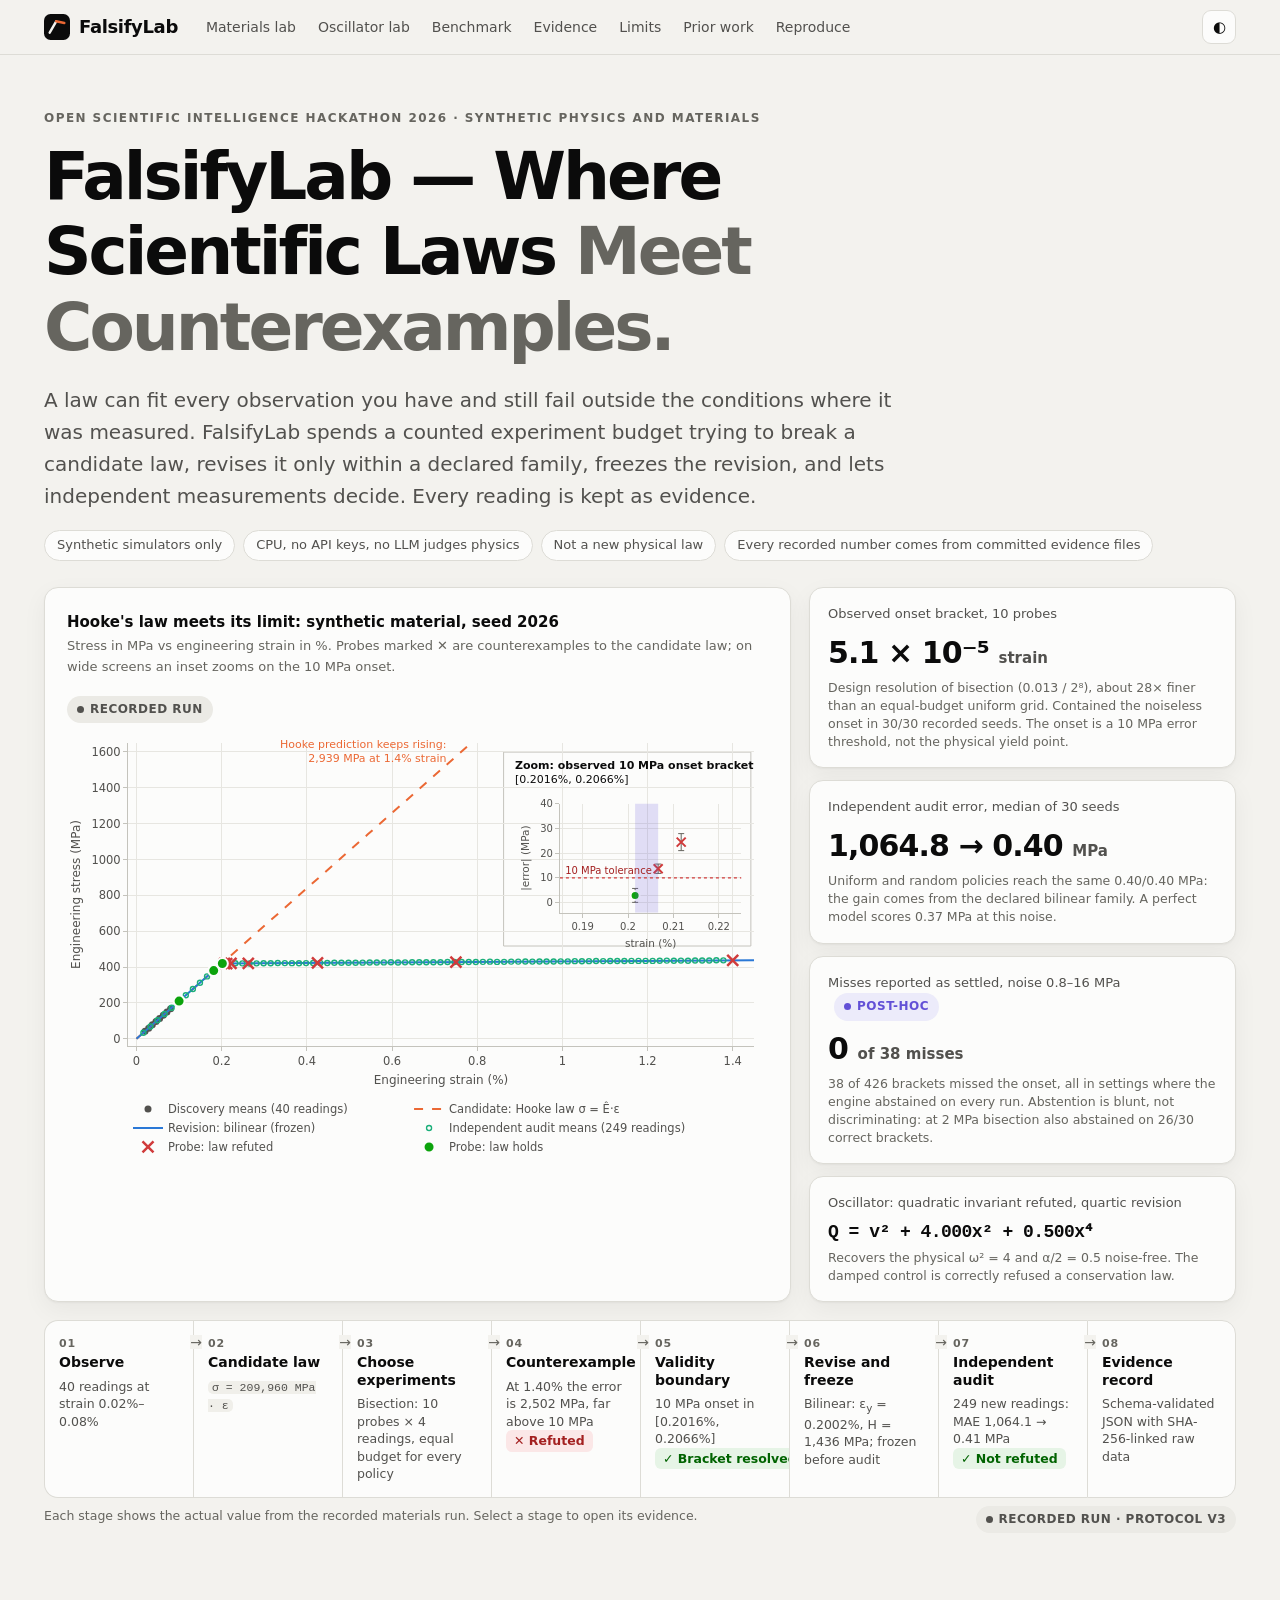
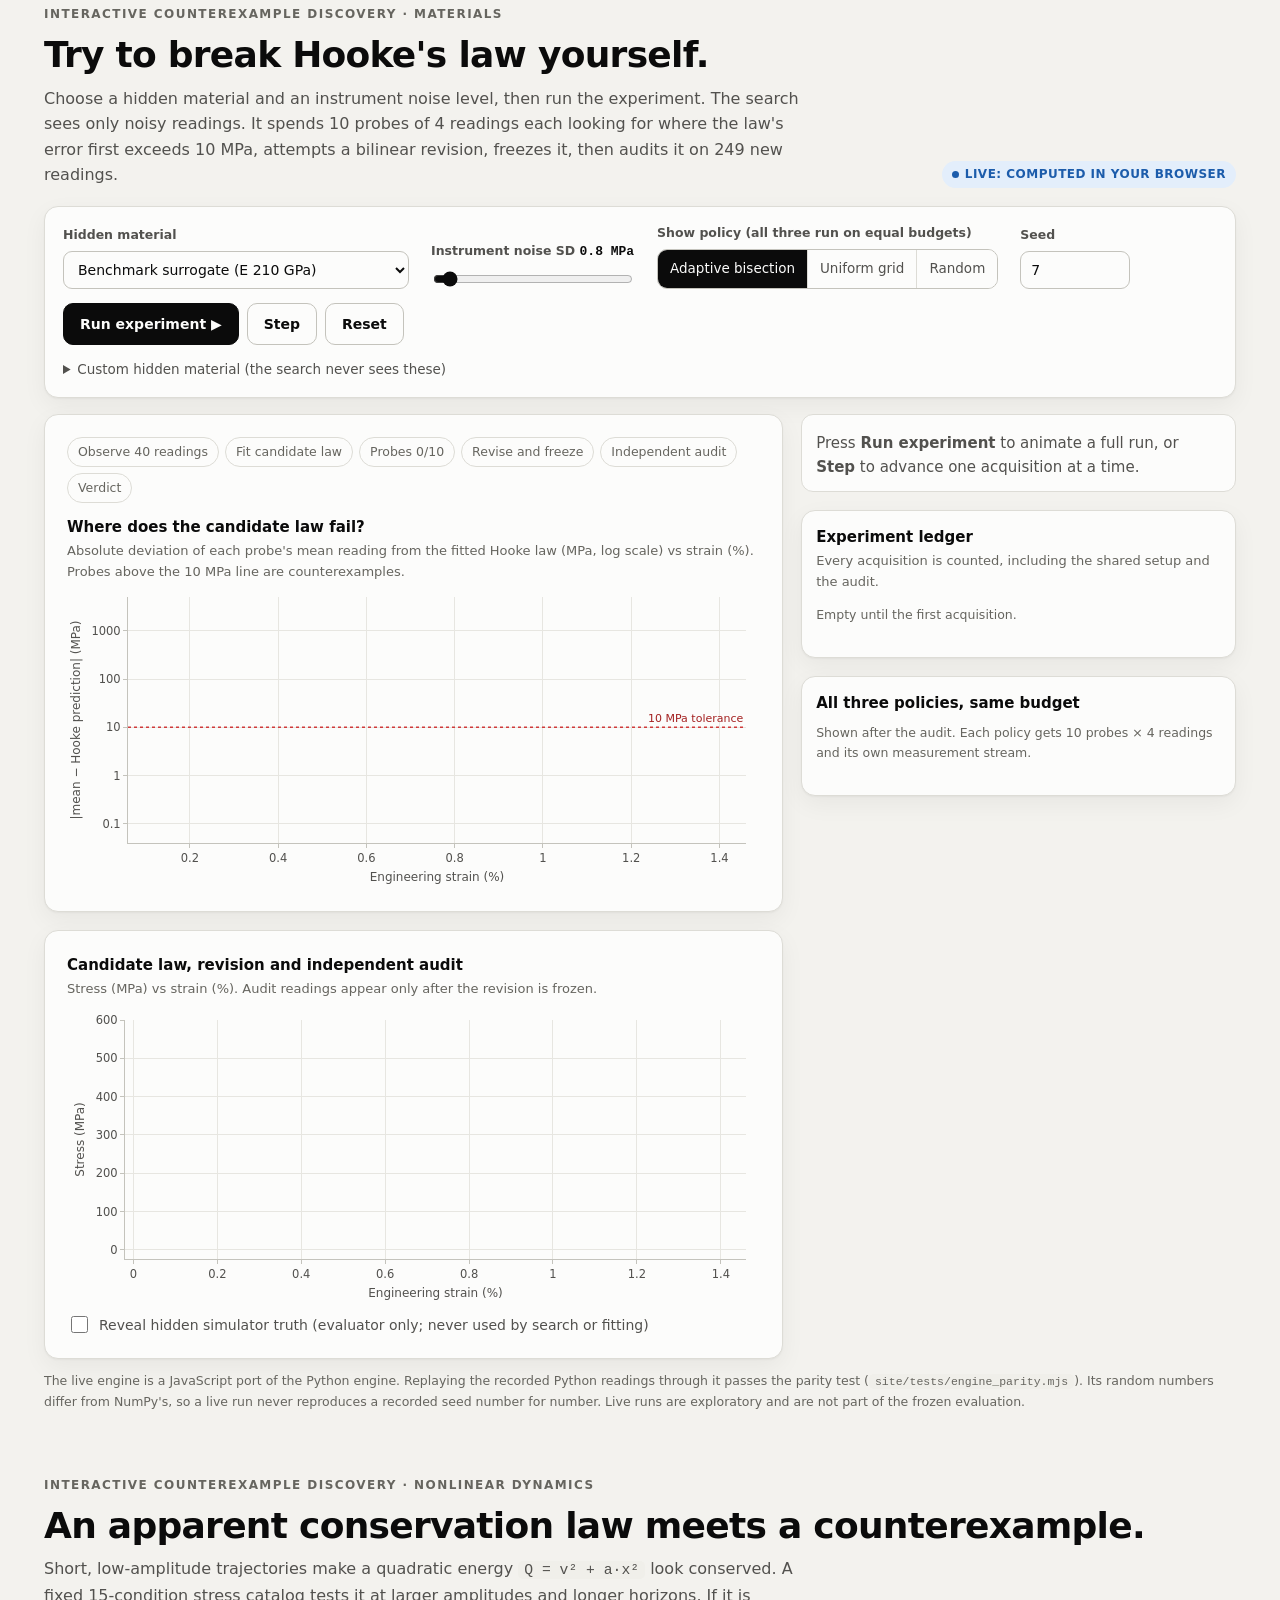
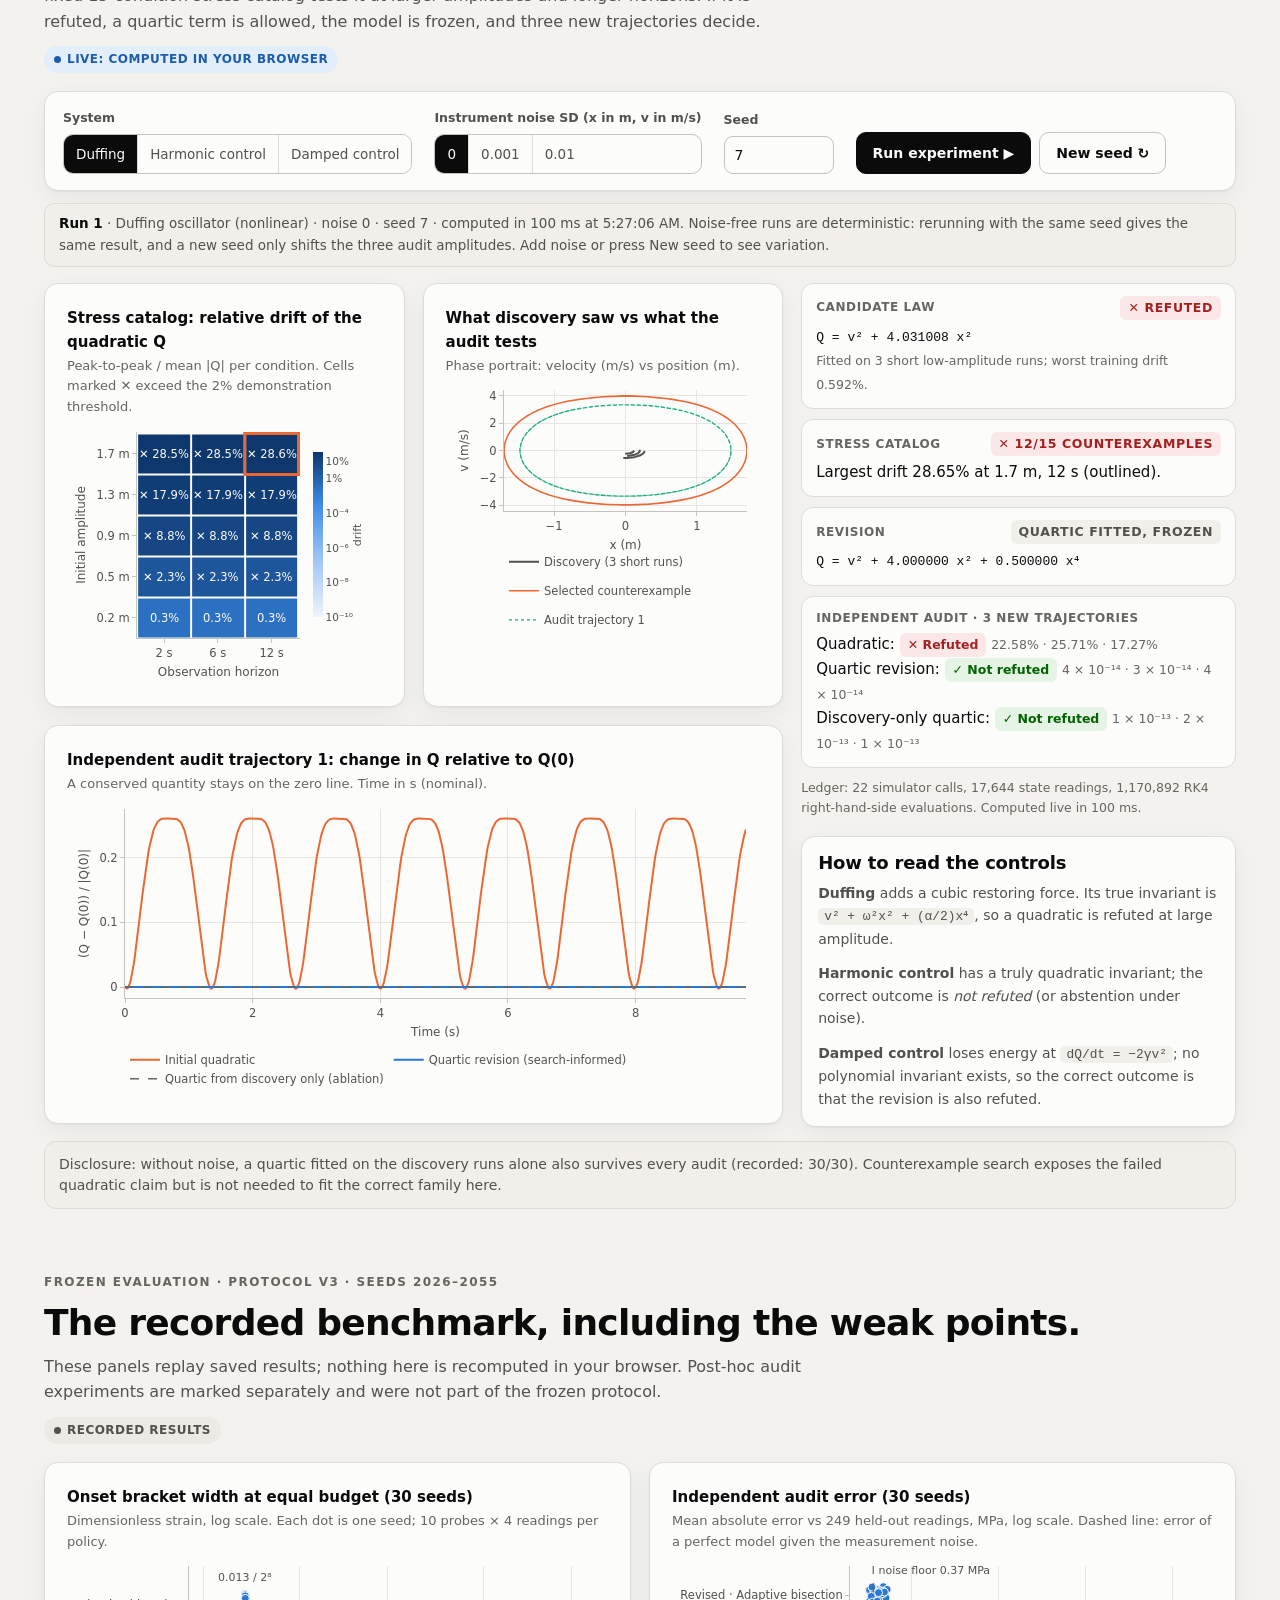
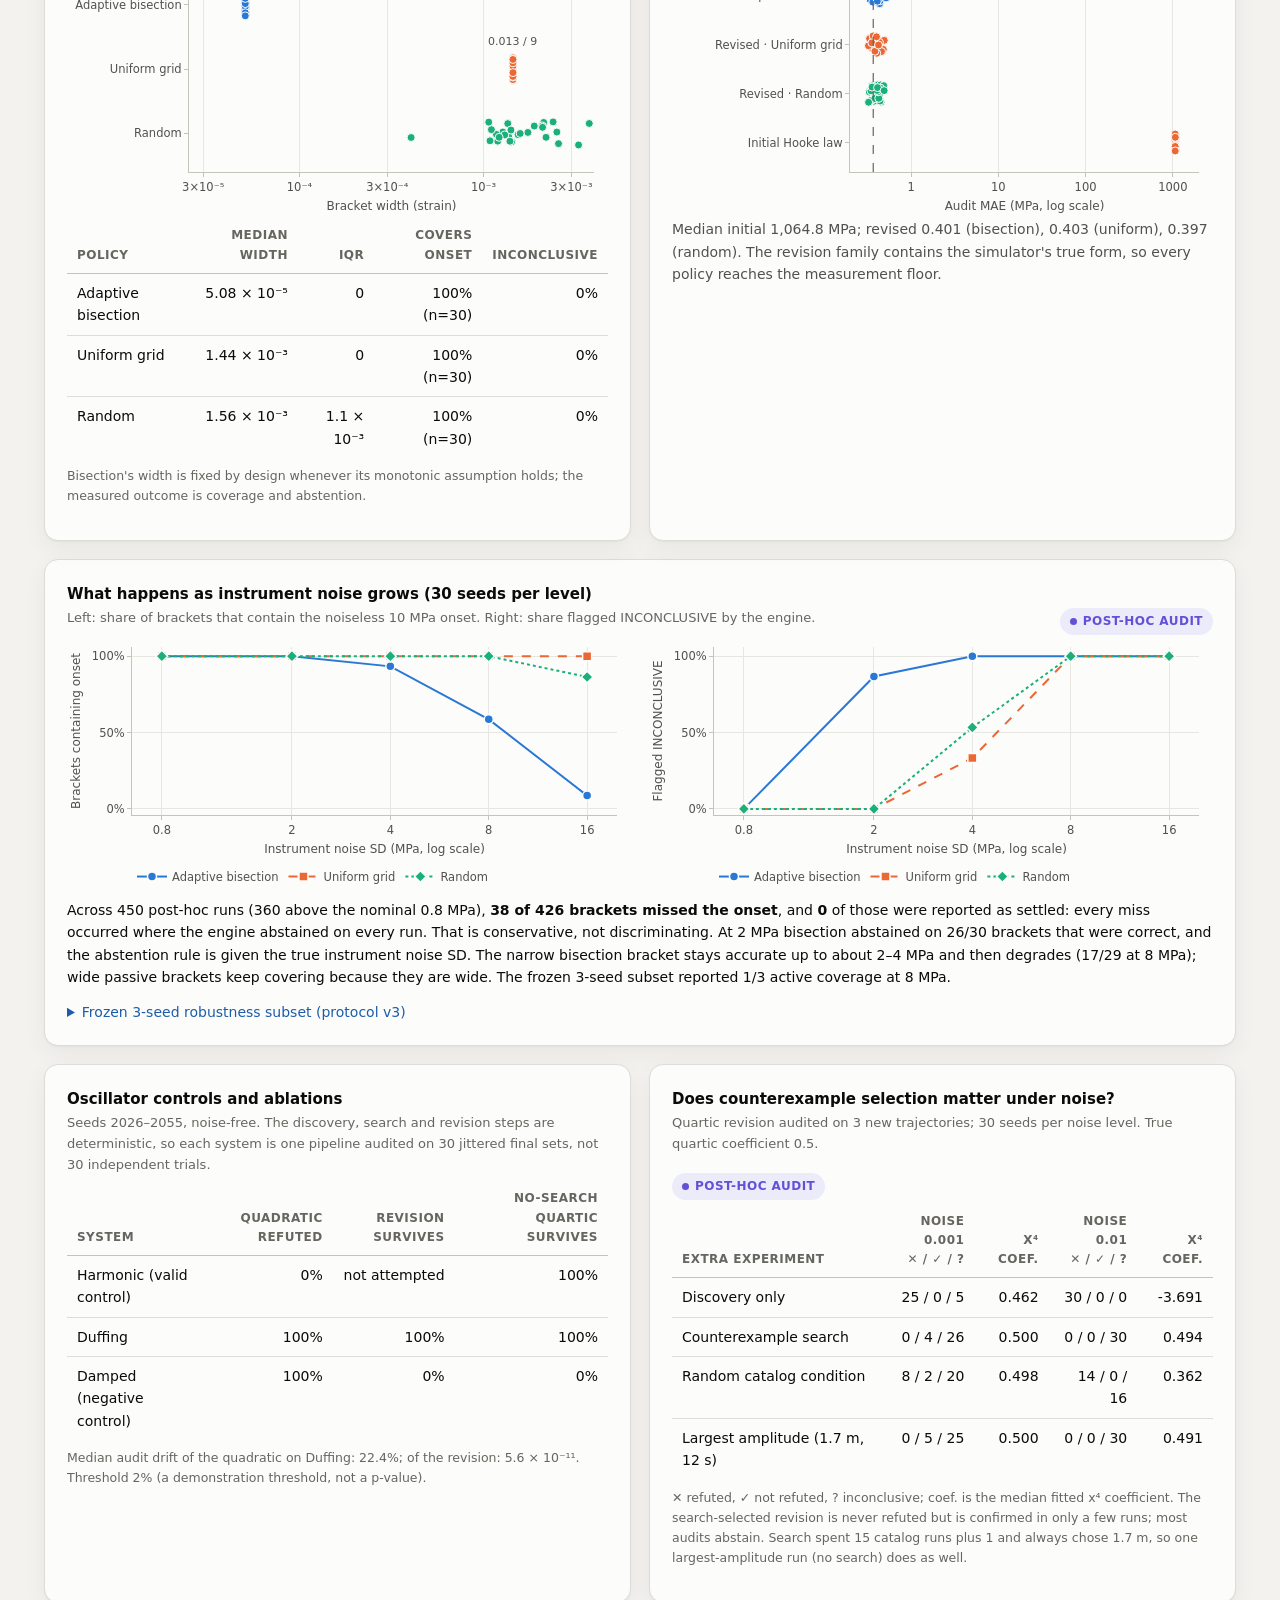
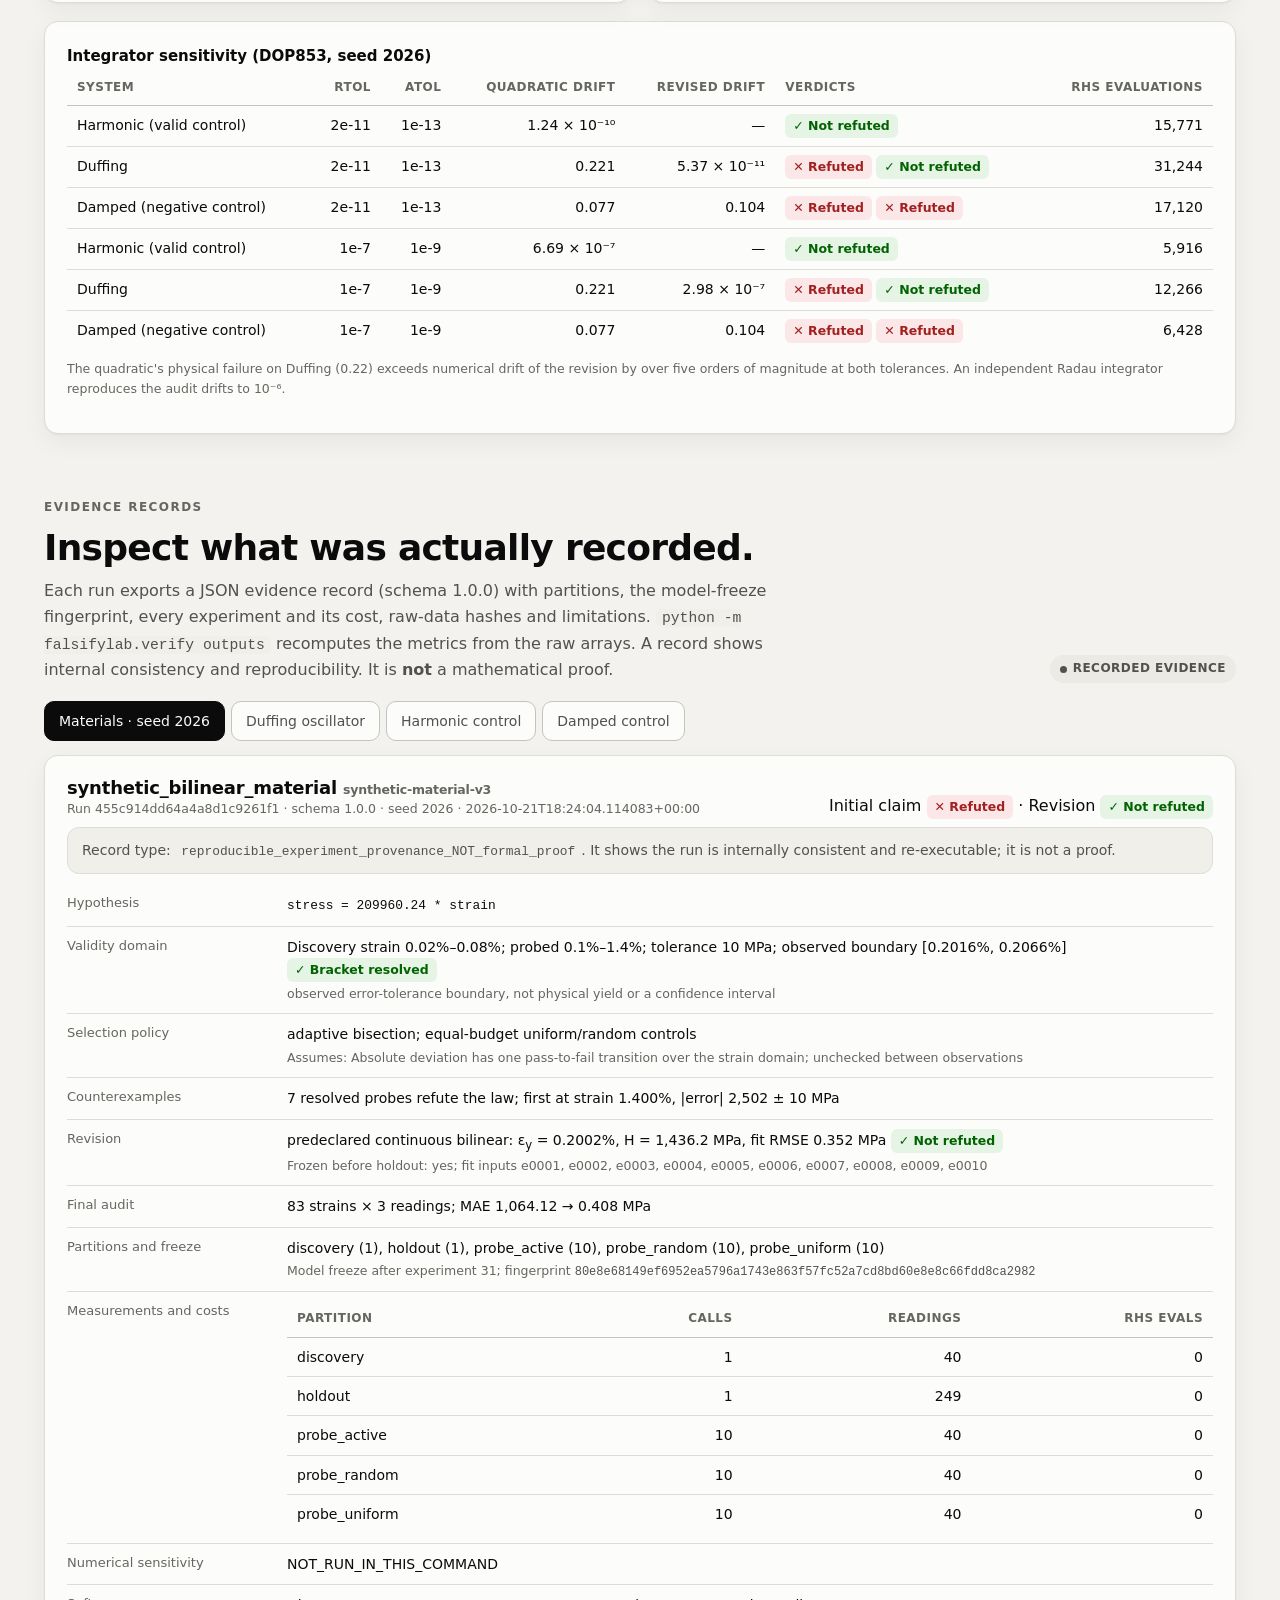
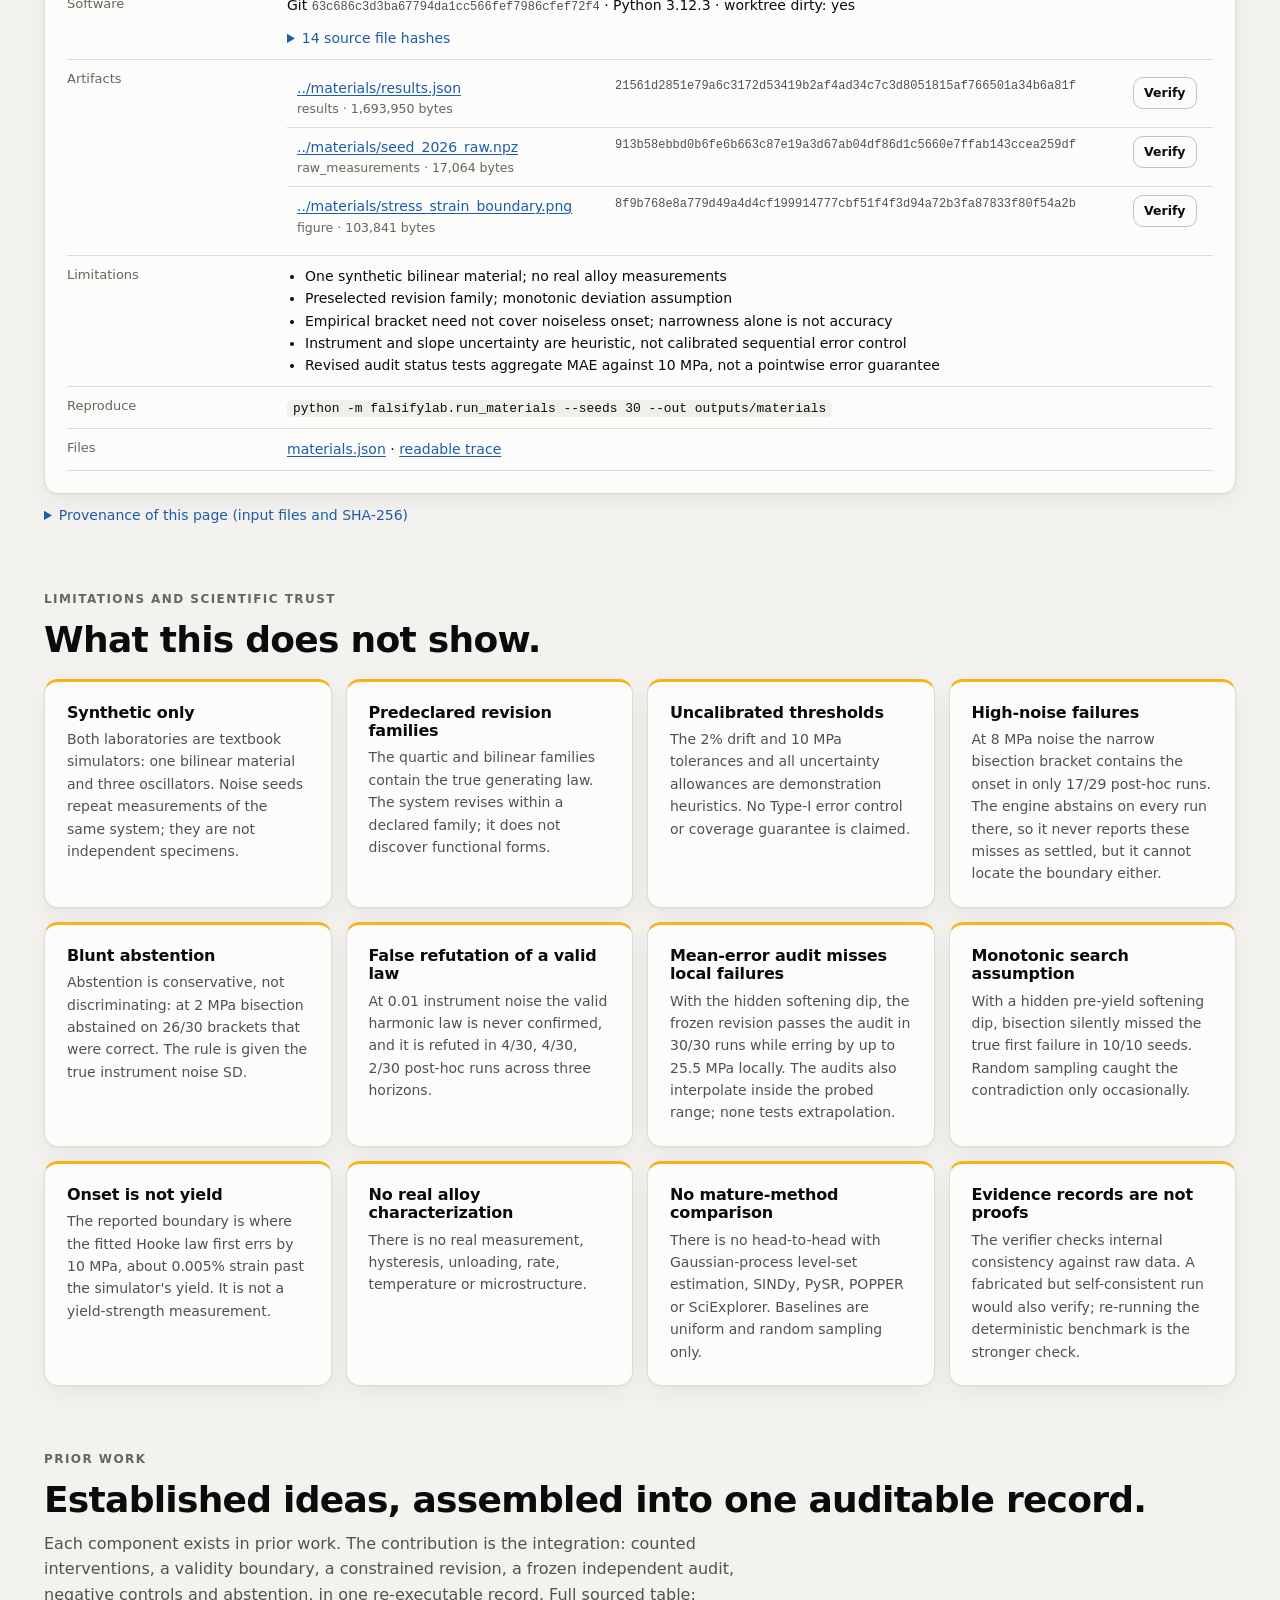
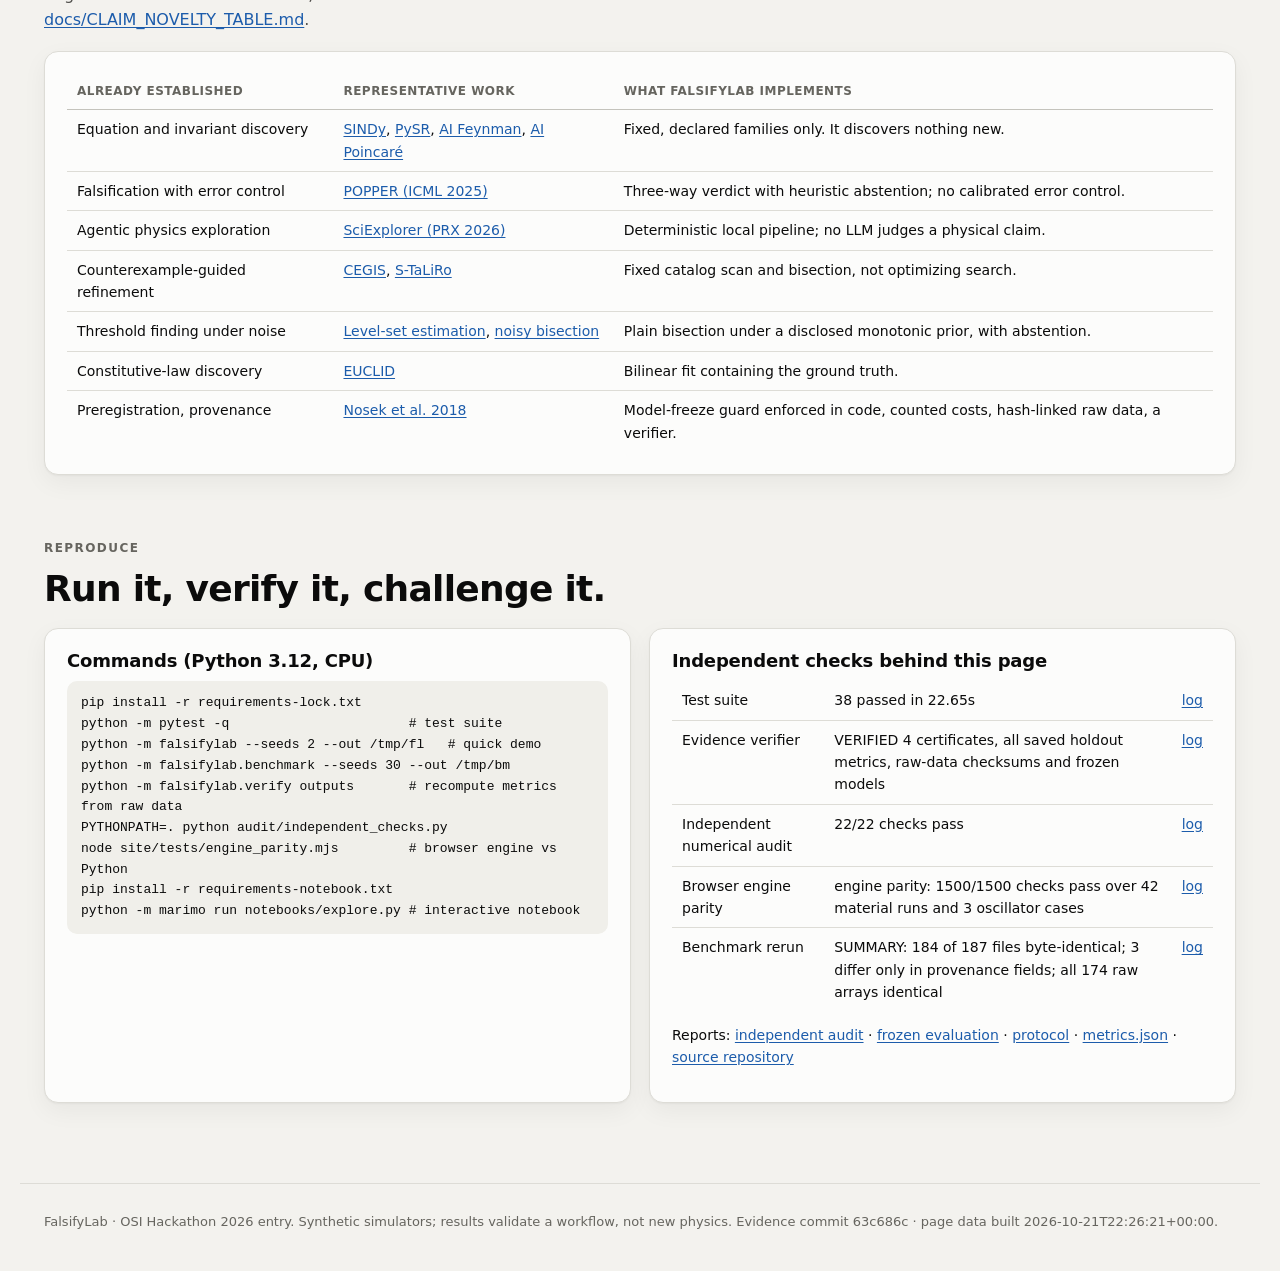
==== commit 73c0a11e: "Oscillator lab run feedback and New seed button; newcomer README with quick start and troubleshootin" ====
--- a/site/index.html
+++ b/site/index.html
@@ -176,8 +176,9 @@
       <label for="osc-seed">Seed</label>
       <input id="osc-seed" type="number" min="0" max="999999" step="1" value="7">
     </div>
-    <div class="control"><button class="btn" id="osc-run" type="button">Run experiment ▶</button></div>
-  </div>
+    <div class="control"><div class="btn-row"><button class="btn" id="osc-run" type="button">Run experiment ▶</button><button class="btn secondary" id="osc-newseed" type="button">New seed ↻</button></div></div>
+  </div>
+  <div class="run-status" id="osc-status" aria-live="polite"></div>
   <div class="lab">
     <div class="stack">
       <div class="grid-2">
--- a/site/assets/style.css
+++ b/site/assets/style.css
@@ -169,6 +169,9 @@
 details.custom summary { cursor: pointer; font-size: 13.5px; color: var(--ink-2); }
 details.custom .row { display: flex; flex-wrap: wrap; gap: 14px 22px; margin-top: 12px; }
 
+.run-status { margin: -4px 0 16px; font-size: 13.5px; color: var(--ink-2); padding: 9px 14px; border-radius: 10px; background: var(--surface-2); border: 1px solid var(--line); }
+.run-status b { color: var(--ink); }
+.run-status.flash { animation: flash 1.2s ease-out; }
 .pipeline { display: flex; flex-wrap: wrap; gap: 6px; margin-bottom: 12px; }
 .pipeline span { font-size: 12.5px; padding: 4px 10px; border-radius: 999px; border: 1px solid var(--line); color: var(--ink-3); background: var(--surface); }
 .pipeline span.done { color: var(--ink); border-color: var(--line-strong); }
